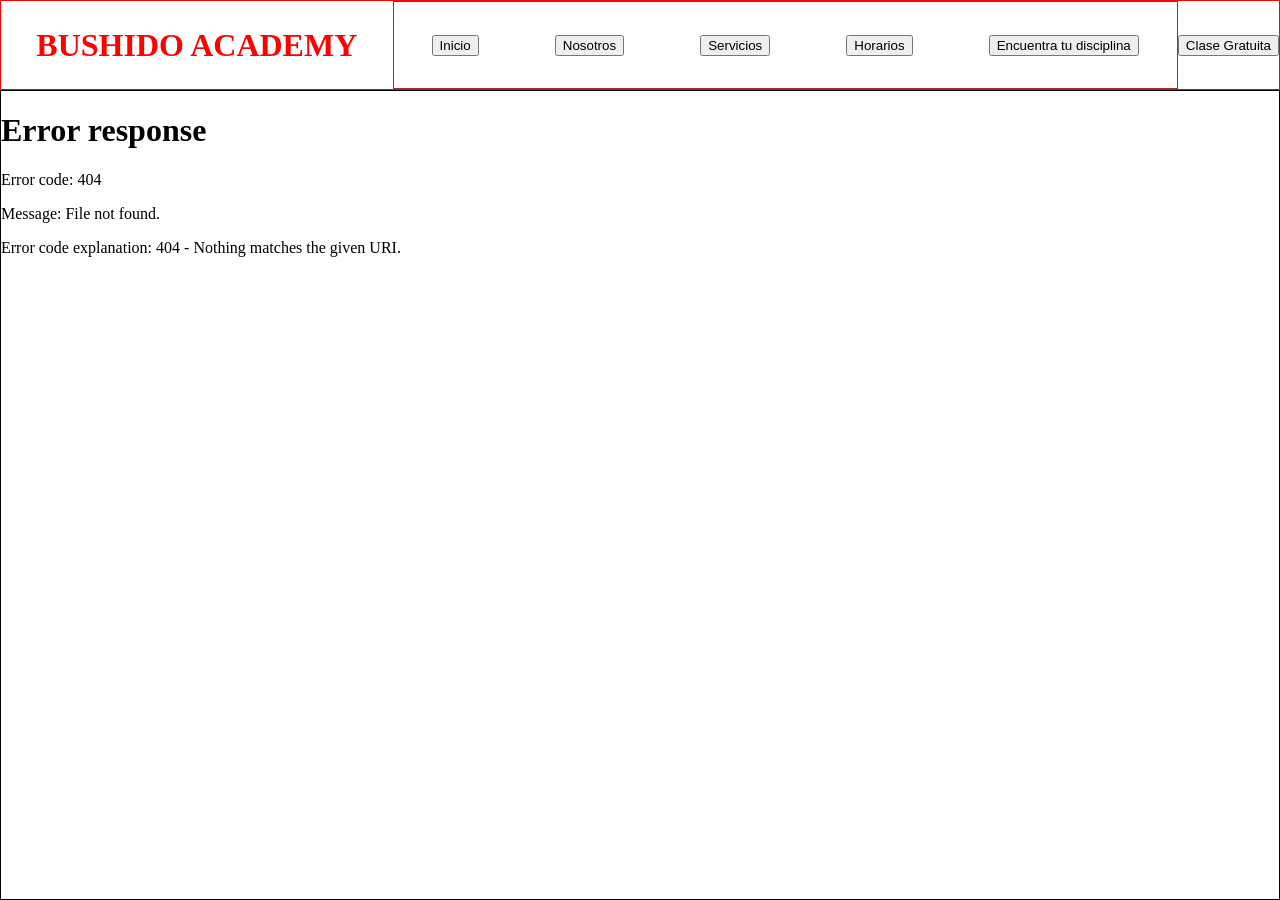
==== index.html @ 1eac83de "para mayor comodidad a la hora de estiliza con css se le añadio un div padre al boton de reserva de " ====
<!doctype html>
<html lang="en">
    <head>
        <meta charset="UTF-8" />
        <meta name="viewport" content="width=device-width, initial-scale=1.0" />
        <title>Bushido Academy</title>
        <link rel="stylesheet" href="./css/style.css" />
    </head>
    <body>
        <header class="encabezado">
            <h1>BUSHIDO ACADEMY</h1>

            <nav>
                <button class="inicio">Inicio</button>
                <button class="nosotros">Nosotros</button>
                <button class="servicios">Servicios</button>
                <button class="horarios">Horarios</button>
                <button class="test">Encuentra tu disciplina</button>
            </nav>

            <div class="gratis">
                <button>Clase Gratuita</button>
            </div>
        </header>

        <div id="contenido"></div>

        <script src="./js/index.js" type="module"></script>
    </body>
</html>
---- css/style.css ----
* {
    box-sizing: border-box;
}

body {
    margin: 0;
    padding: 0;
    min-height: 100vh;
}

.encabezado {
    display: flex;
    height: 10vh;
    border: 1px solid red;
    align-items: center;
}

.encabezado > h1 {
    flex: 1;
    color: red;
    text-align: center;
}

.encabezado > nav {
    display: flex;
    flex: 2;
    border: 1px solid brown;
    height: 100%;
    align-items: center;
    justify-content: space-around;
}

.encabezado > button {
    flex: 1;
    border: 1px solid black;
}

#contenido {
    border: 1px solid black;
    min-height: 90vh;
}
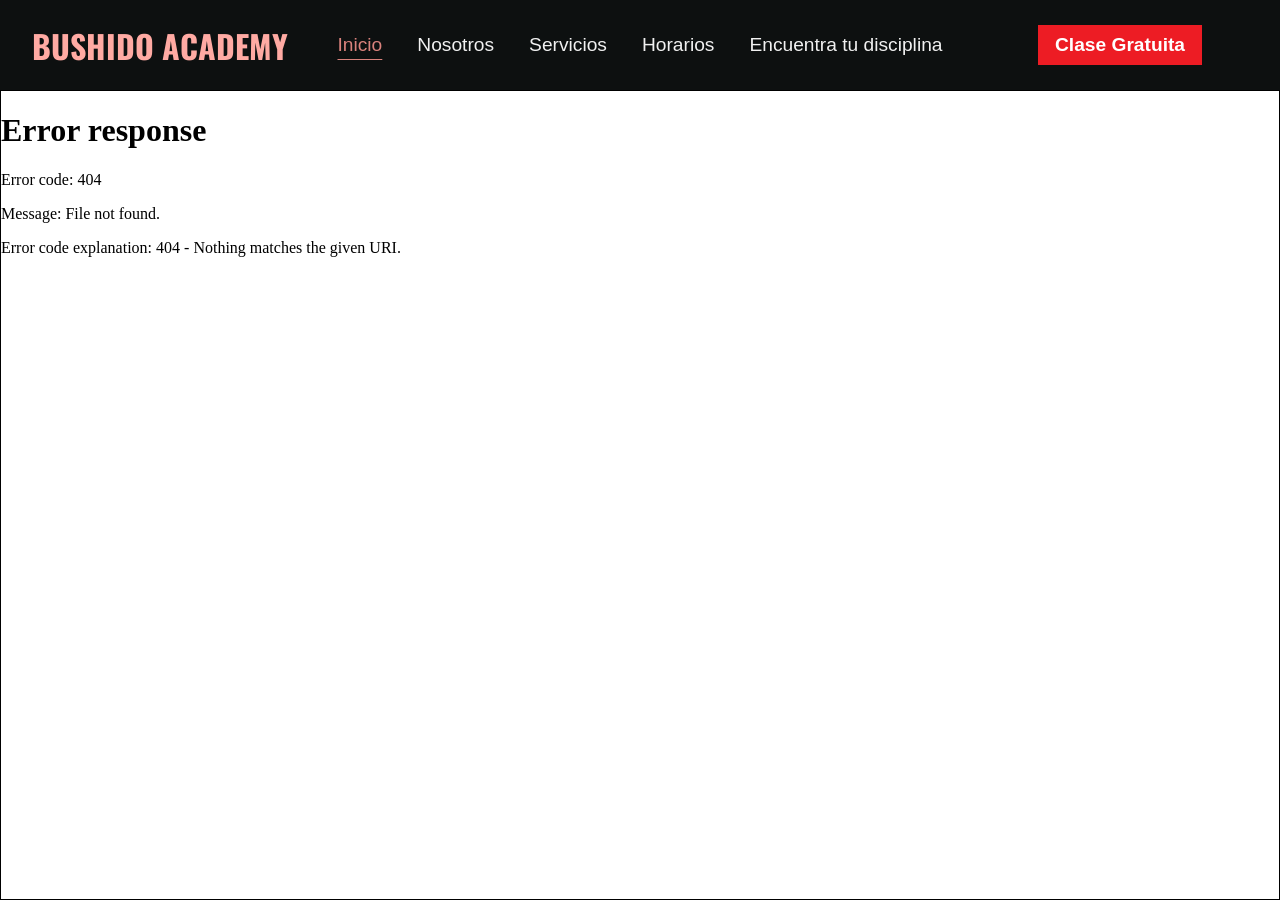
==== commit ffc97fc2: "se cargo el css de la seccion de inicio" ====
--- a/index.html
+++ b/index.html
@@ -5,13 +5,20 @@
         <meta name="viewport" content="width=device-width, initial-scale=1.0" />
         <title>Bushido Academy</title>
         <link rel="stylesheet" href="./css/style.css" />
+        <link rel="stylesheet" href="./css/inicio.css" />
+        <link rel="preconnect" href="https://fonts.googleapis.com" />
+        <link rel="preconnect" href="https://fonts.gstatic.com" crossorigin />
+        <link
+            href="https://fonts.googleapis.com/css2?family=Oswald:wght@200..700&display=swap"
+            rel="stylesheet"
+        />
     </head>
     <body>
         <header class="encabezado">
             <h1>BUSHIDO ACADEMY</h1>
 
             <nav>
-                <button class="inicio">Inicio</button>
+                <button class="inicio seleccionado">Inicio</button>
                 <button class="nosotros">Nosotros</button>
                 <button class="servicios">Servicios</button>
                 <button class="horarios">Horarios</button>
--- a/css/style.css
+++ b/css/style.css
@@ -1,3 +1,5 @@
+@import url(./colores.css);
+
 * {
     box-sizing: border-box;
 }
@@ -11,28 +13,74 @@
 .encabezado {
     display: flex;
     height: 10vh;
-    border: 1px solid red;
+    font-family: 'Oswald', sans-serif;
     align-items: center;
+    background-color: var(--black);
 }
 
 .encabezado > h1 {
     flex: 1;
-    color: red;
+    color: var(--salmon);
     text-align: center;
 }
 
 .encabezado > nav {
     display: flex;
     flex: 2;
-    border: 1px solid brown;
     height: 100%;
     align-items: center;
     justify-content: space-around;
 }
 
-.encabezado > button {
+.encabezado > nav button {
+    color: var(--white);
+    font-size: 1.2rem;
+    background-color: var(--black);
+    padding-top: 0.5rem;
+    padding-bottom: 0.5rem;
+    padding-inline: 0.8rem;
+    border: none;
+}
+.encabezado > nav button:hover {
+    cursor: pointer;
+    transform: scale(1.05);
+    background-color: var(--white-soft);
+    color: var(--salmon-dark);
+}
+
+.encabezado > nav button:focus {
+    outline: none;
+}
+
+.seleccionado {
+    color: var(--salmon-dark) !important;
+    text-decoration: underline;
+    text-underline-offset: 0.5rem;
+}
+
+.gratis {
     flex: 1;
-    border: 1px solid black;
+    display: flex;
+    align-items: center;
+    justify-content: center;
+}
+
+.gratis > button {
+    font-size: 1.2rem;
+    padding-top: 0.5rem;
+    padding-bottom: 0.5rem;
+    padding-inline: 1rem;
+    background-color: var(--red);
+    border: 1px solid var(--red);
+    color: white;
+    font-weight: 600;
+}
+
+.gratis > button:hover {
+    cursor: pointer;
+    background-color: var(--white);
+    color: var(--black);
+    border: 1px solid var(--white);
 }
 
 #contenido {
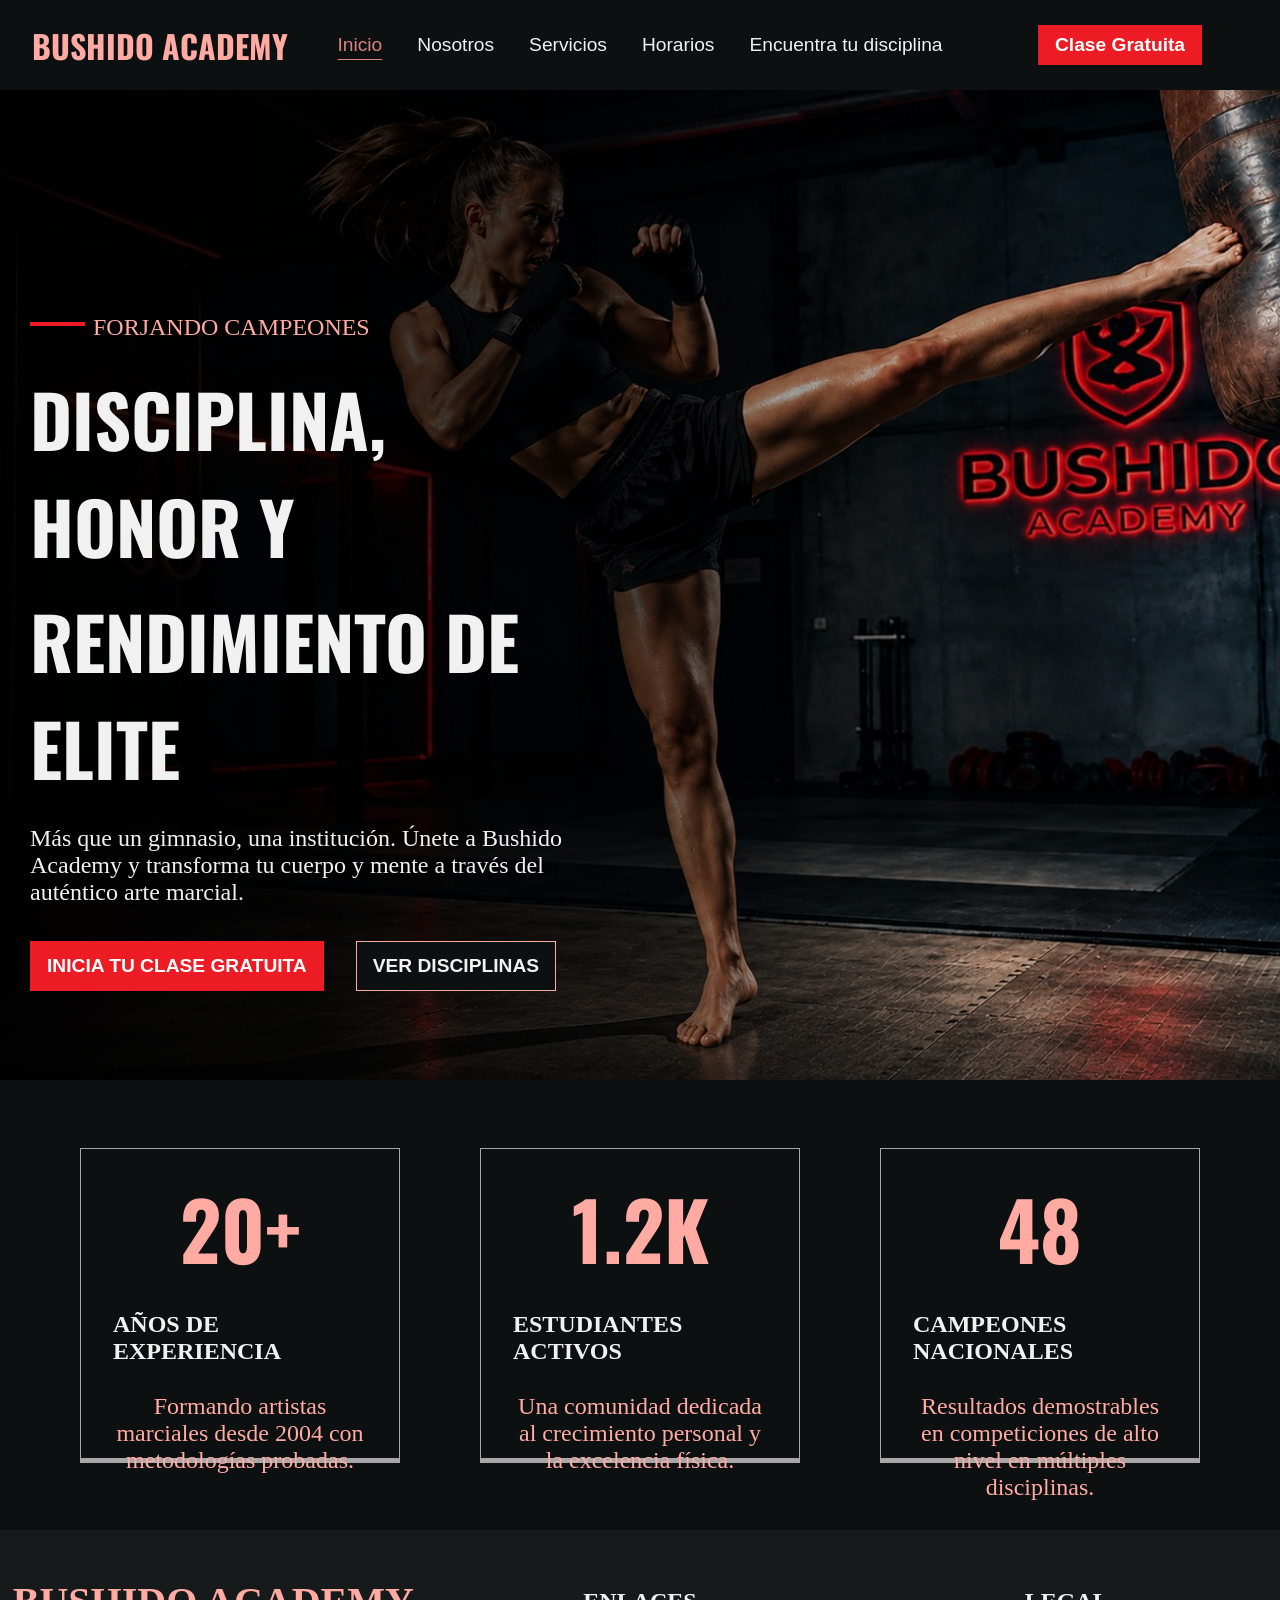
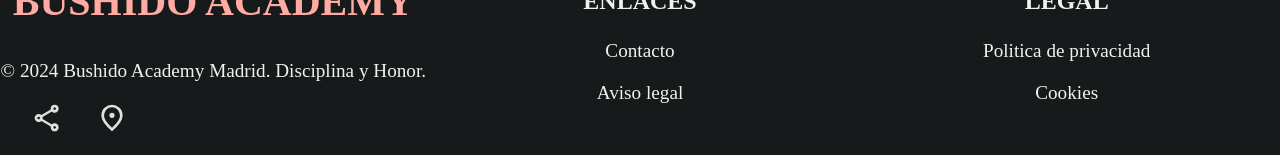
==== commit 11ef7050: "Se añadio y estilizo el pie de pagina" ====
--- a/index.html
+++ b/index.html
@@ -32,6 +32,27 @@
 
         <div id="contenido"></div>
 
+        <footer class="pie">
+            <div class="pie1">
+                <h1>BUSHIDO ACADEMY</h1>
+                <p>© 2024 Bushido Academy Madrid. Disciplina y Honor.</p>
+                <div>
+                    <img src="./assets/icon/share.svg" alt="share" />
+                    <img src="./assets/icon/location.svg" alt="share" />
+                </div>
+            </div>
+            <div class="pie2">
+                <h2>ENLACES</h2>
+                <p>Contacto</p>
+                <p>Aviso legal</p>
+            </div>
+            <div class="pie3">
+                <h2>LEGAL</h2>
+                <p>Politica de privacidad</p>
+                <p>Cookies</p>
+            </div>
+        </footer>
+
         <script src="./js/index.js" type="module"></script>
     </body>
 </html>
--- a/css/style.css
+++ b/css/style.css
@@ -8,14 +8,19 @@
     margin: 0;
     padding: 0;
     min-height: 100vh;
+    display: flex;
+    flex-direction: column;
 }
 
 .encabezado {
     display: flex;
     height: 10vh;
+    width: 100%;
     font-family: 'Oswald', sans-serif;
     align-items: center;
     background-color: var(--black);
+    position: fixed;
+    z-index: 1000;
 }
 
 .encabezado > h1 {
@@ -84,6 +89,92 @@
 }
 
 #contenido {
-    border: 1px solid black;
-    min-height: 90vh;
+    padding-top: 10vh;
+    flex: 1;
+    display: flex;
+    flex-direction: column;
 }
+
+.pie {
+    display: flex;
+    height: 25vh;
+    background-color: var(--dark);
+    align-items: center;
+    justify-content: center;
+}
+
+.pie1 {
+    flex: 1;
+    display: flex;
+    flex-direction: column;
+    color: var(--white);
+}
+
+.pie1 > div {
+    display: flex;
+    width: 30%;
+    justify-content: end;
+}
+
+.pie1 > h1 {
+    font-size: 2.5rem;
+    margin-bottom: 1rem;
+    color: var(--salmon);
+    text-align: center;
+}
+
+.pie1 > p {
+    font-size: 1.2rem;
+    text-align: center;
+}
+
+.pie1 > div {
+    display: flex;
+    align-items: start;
+    gap: 2rem;
+}
+
+.pie1 > div img {
+    filter: invert(1);
+    height: 2rem;
+}
+
+.pie2 {
+    flex: 1;
+    display: flex;
+    flex-direction: column;
+    color: var(--white);
+}
+
+.pie2 > h2 {
+    text-align: center;
+    margin-top: 1rem;
+    margin-bottom: 1rem;
+}
+
+.pie2 p {
+    text-align: center;
+    font-size: 1.2rem;
+    margin-top: 0.6rem;
+    margin-bottom: 0.6rem;
+}
+
+.pie3 {
+    flex: 1;
+    display: flex;
+    flex-direction: column;
+    color: var(--white);
+}
+
+.pie3 > h2 {
+    text-align: center;
+    margin-top: 1rem;
+    margin-bottom: 1rem;
+}
+
+.pie3 p {
+    text-align: center;
+    font-size: 1.2rem;
+    margin-top: 0.6rem;
+    margin-bottom: 0.6rem;
+}
--- a/css/inicio.css
+++ b/css/inicio.css
@@ -0,0 +1,134 @@
+@import url(./colores.css);
+
+.inicio1 {
+    height: 110vh;
+    width: 100%;
+    background-image:
+        linear-gradient(
+            to left,
+            rgba(0, 0, 0, 0.1) 0%,
+            rgba(0, 0, 0, 0.3) 40%,
+            rgba(0, 0, 0, 0.7) 75%,
+            rgba(0, 0, 0, 0.95) 100%
+        ),
+        url('../assets/img/Imagen_Inicio.jpeg');
+    background-size: cover;
+    background-position: center;
+    background-repeat: no-repeat;
+}
+
+.contenido-inicio {
+    transform: translate(30px, 200px);
+    width: 45%;
+}
+
+.etiqueta {
+    display: flex;
+    align-items: center;
+    gap: 0.5rem;
+}
+
+.linea {
+    width: 55px;
+    height: 4px;
+    background-color: var(--red);
+    display: block;
+}
+
+.etiqueta > p {
+    color: var(--salmon);
+    font-size: 1.5rem;
+    margin-bottom: 1rem;
+}
+
+.contenido-inicio h1 {
+    color: var(--white);
+    font-family: 'Oswald', sans-serif;
+    font-size: 4.5rem;
+    margin-top: 0.5rem;
+    margin-bottom: 0.5rem;
+}
+
+.mantra {
+    color: var(--white);
+    font-size: 1.5rem;
+}
+
+.ir {
+    display: flex;
+    height: 4.5rem;
+    align-items: center;
+    gap: 2rem;
+}
+
+.principal {
+    font-size: 1.2rem;
+    padding-top: 0.8rem;
+    padding-bottom: 0.8rem;
+    padding-inline: 1rem;
+    background-color: var(--red);
+    border: 1px solid var(--red);
+    color: white;
+    font-weight: 600;
+}
+
+.secundario {
+    font-size: 1.2rem;
+    padding-top: 0.8rem;
+    padding-bottom: 0.8rem;
+    padding-inline: 1rem;
+    font-weight: 600;
+    background-color: var(--black);
+    color: var(--white);
+    border: 1px solid var(--salmon);
+}
+
+.inicio2 {
+    display: flex;
+    background-color: var(--black);
+    height: 50vh;
+    align-items: center;
+    justify-content: space-evenly;
+}
+
+.card-inicio {
+    display: flex;
+    flex-direction: column;
+    border: 1px solid white;
+    align-items: center;
+    width: 25%;
+    height: 70%;
+    padding-inline: 2rem;
+    border-top: 1.5px solid var(--gray);
+    border-left: 1.5px solid var(--gray);
+    border-right: 1.5px solid var(--gray);
+    border-bottom: 5px solid var(--gray);
+}
+
+.card-inicio:hover {
+    border-top: 1.5px solid var(--salmon);
+    border-left: 1.5px solid var(--salmon);
+    border-right: 1.5px solid var(--salmon);
+    border-bottom: 5px solid var(--salmon);
+}
+
+.card-inicio > h1 {
+    color: var(--salmon);
+    font-family: 'Oswald', sans-serif;
+    font-size: 5rem;
+    margin-top: 1.3rem;
+    margin-bottom: 0.5rem;
+}
+
+.card-inicio > h2 {
+    color: var(--white);
+    margin-top: 1rem;
+}
+
+.card-inicio > p {
+    color: var(--salmon);
+    text-align: center;
+    font-size: 1.5rem;
+    margin-bottom: 2rem;
+    margin-top: 0.5rem;
+}
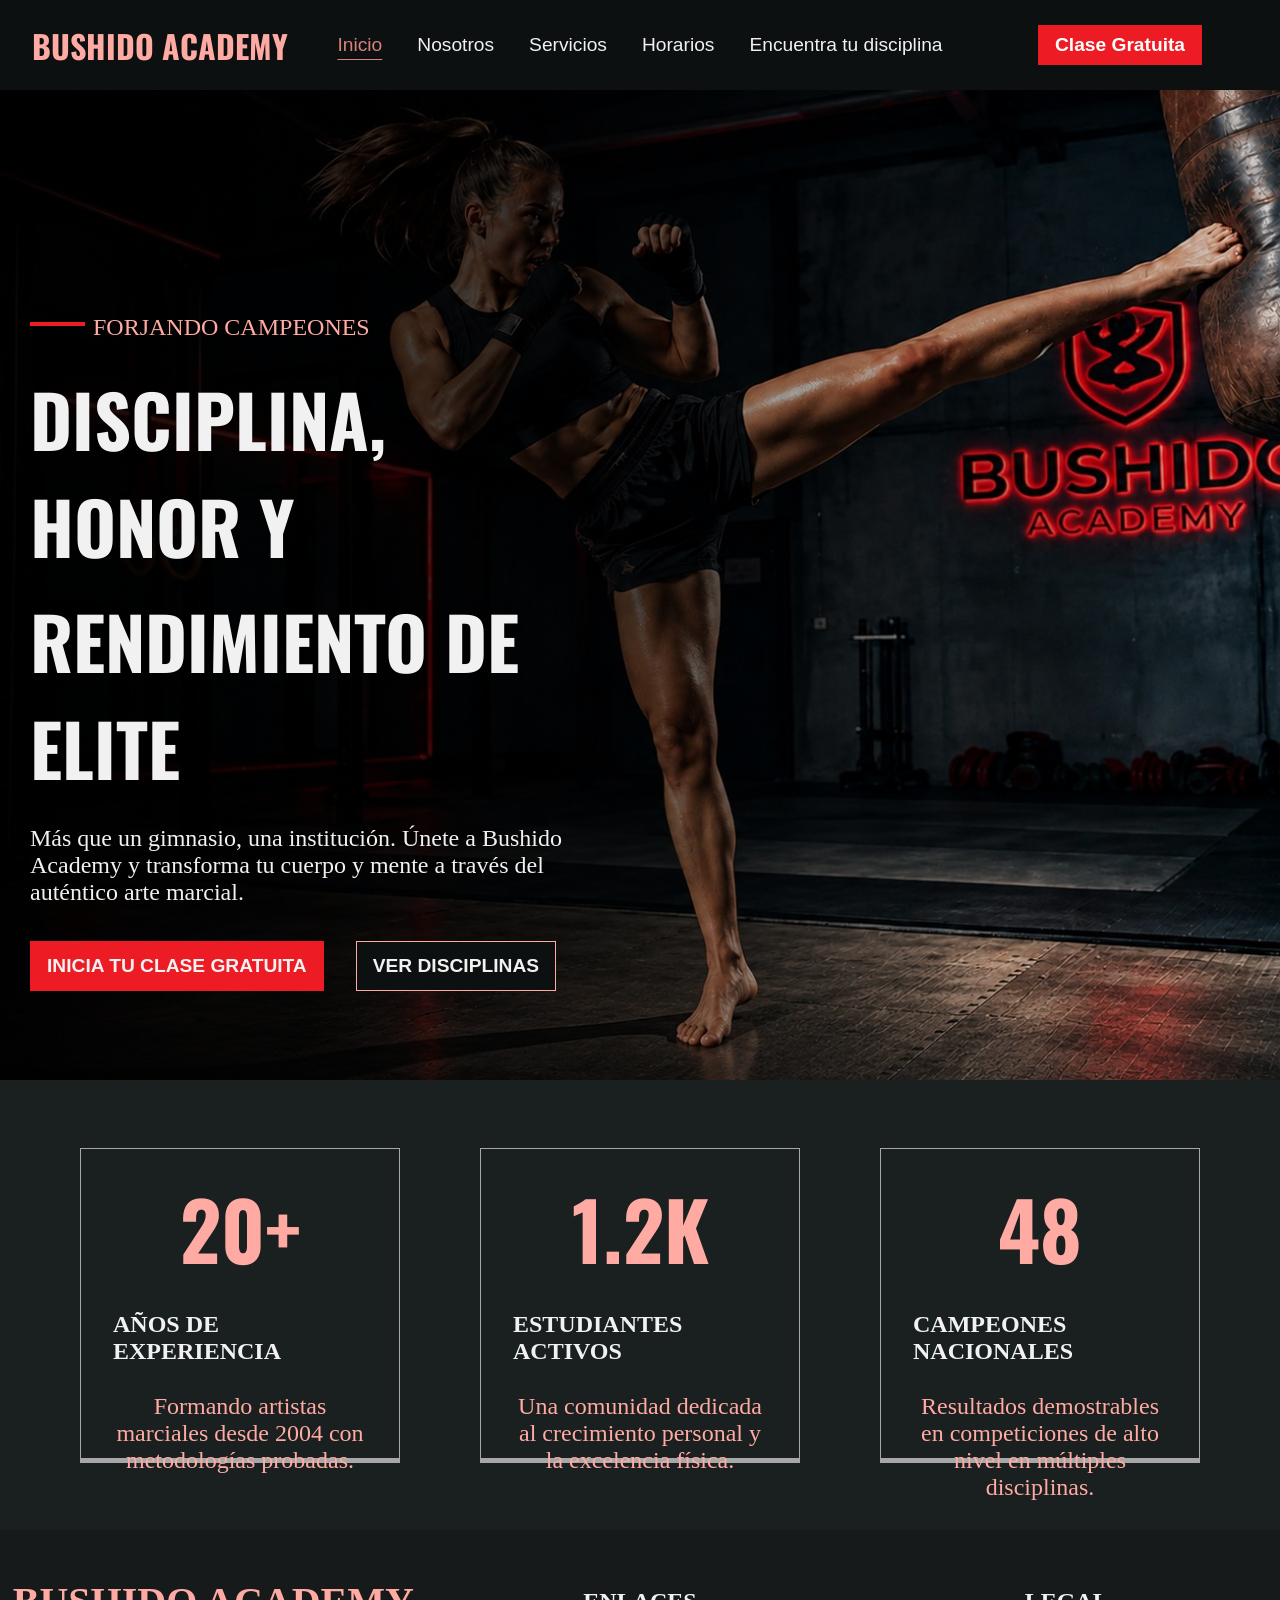
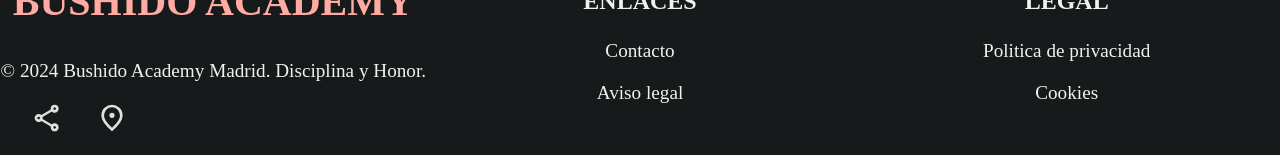
==== commit d0e3ab0d: "Se carga el css de la seccion nosotros y servicios" ====
--- a/index.html
+++ b/index.html
@@ -6,6 +6,8 @@
         <title>Bushido Academy</title>
         <link rel="stylesheet" href="./css/style.css" />
         <link rel="stylesheet" href="./css/inicio.css" />
+        <link rel="stylesheet" href="./css/nosotros.css" />
+        <link rel="stylesheet" href="./css/servicios.css" />
         <link rel="preconnect" href="https://fonts.googleapis.com" />
         <link rel="preconnect" href="https://fonts.gstatic.com" crossorigin />
         <link
--- a/css/inicio.css
+++ b/css/inicio.css
@@ -68,7 +68,7 @@
     padding-inline: 1rem;
     background-color: var(--red);
     border: 1px solid var(--red);
-    color: white;
+    color: var(--white);
     font-weight: 600;
 }
 
@@ -85,7 +85,7 @@
 
 .inicio2 {
     display: flex;
-    background-color: var(--black);
+    background-color: var(--black-soft);
     height: 50vh;
     align-items: center;
     justify-content: space-evenly;
--- a/css/nosotros.css
+++ b/css/nosotros.css
@@ -0,0 +1,212 @@
+@import url(./colores.css);
+
+.nosotros1 {
+    height: 90vh;
+    display: flex;
+    background-image:
+        linear-gradient(
+            to bottom,
+            rgba(0, 0, 0, 0.1) 0%,
+            rgba(0, 0, 0, 0.3) 40%,
+            rgba(0, 0, 0, 0.7) 75%,
+            rgba(0, 0, 0, 0.95) 100%
+        ),
+        url('../assets/img/Disciplina.png');
+    flex-direction: column;
+    align-items: center;
+    justify-content: center;
+}
+
+.nosotros1 > h1 {
+    color: var(--salmon);
+    font-family: 'Oswald', sans-serif;
+    font-size: 6rem;
+    margin-top: 1rem;
+    margin-bottom: 1.8rem;
+}
+
+.nosotros1 p {
+    color: var(--salmon);
+    font-size: 2.2rem;
+    margin-top: 0.5rem;
+    margin-bottom: 0;
+}
+
+.nosotros2 {
+    display: flex;
+    height: 55vh;
+    width: 100%;
+    background-color: var(--black);
+}
+
+.historia {
+    display: flex;
+    flex-direction: column;
+    width: 50%;
+    padding-inline: 2%;
+    justify-content: center;
+}
+
+.historia > section {
+    display: flex;
+    align-items: center;
+    gap: 1rem;
+}
+
+.historia > section > span {
+    width: 5px;
+    height: 40px;
+    background-color: var(--salmon);
+    display: block;
+}
+
+.historia > section > h1 {
+    color: var(--white);
+    font-family: 'Oswald', sans-serif;
+    font-size: 2.5rem;
+    margin-top: 0rem;
+    margin-bottom: 0.5rem;
+}
+
+.historia > p {
+    color: var(--salmon-dark);
+    font-size: 1.3rem;
+    text-align: justify;
+    margin-top: 1rem;
+}
+
+.imagen_seccion2 {
+    display: flex;
+    align-items: center;
+    justify-content: center;
+    width: 50%;
+}
+
+.imagen_seccion2 > img {
+    height: 80%;
+    width: auto;
+    border: 0.5rem solid var(--dark-light);
+}
+
+.nosotros3 {
+    width: 100%;
+    min-height: 18rem;
+    background-color: var(--black-soft);
+    display: flex;
+    align-items: center;
+    justify-content: center;
+}
+
+.nosotros3 > div {
+    flex: 1;
+    display: flex;
+    flex-direction: column;
+    align-items: center;
+    justify-content: center;
+}
+
+.nosotros3 > div > h1 {
+    color: var(--salmon);
+    font-size: 4rem;
+    font-family: 'Oswald', sans-serif;
+    margin-top: 0.5rem;
+    margin-bottom: 0.5rem;
+}
+
+.nosotros3 > div > p {
+    color: var(--white);
+    font-size: 1rem;
+}
+
+.nosotros4 {
+    display: flex;
+    padding-inline: 4rem;
+    gap: 2.3rem;
+    height: 40vh;
+    align-items: center;
+    background-color: var(--dark);
+}
+
+.mision {
+    display: flex;
+    height: 60%;
+    flex-direction: column;
+    justify-content: center;
+    padding-inline: 3rem;
+    overflow: hidden;
+    position: relative;
+    background-color: var(--dark-light);
+    border: 1px solid transparent;
+}
+
+.mision > img {
+    width: 7rem;
+    position: absolute;
+    z-index: 1;
+    opacity: 0.25;
+    top: 25px;
+    right: 30px;
+}
+
+.mision:hover {
+    border: 1px solid var(--salmon-light);
+}
+
+.mision:hover > img {
+    opacity: 0.5;
+}
+
+.mision:hover > h1 {
+    color: var(--salmon);
+}
+
+.vision {
+    display: flex;
+    height: 60%;
+    flex-direction: column;
+    justify-content: center;
+    padding-inline: 3rem;
+    overflow: hidden;
+    position: relative;
+    background-color: var(--dark-light);
+    border: 1px solid transparent;
+}
+
+.vision > img {
+    width: 7rem;
+    position: absolute;
+    z-index: 1;
+    opacity: 0.25;
+    top: 25px;
+    right: 30px;
+}
+
+.vision:hover {
+    border: 1px solid var(--salmon-light);
+}
+
+.vision:hover > img {
+    opacity: 0.5;
+}
+
+.vision:hover > h1 {
+    color: var(--salmon);
+}
+
+.mision > h1,
+.vision > h1 {
+    margin-top: 0.5rem;
+    margin-bottom: 0.5rem;
+    font-family: 'Oswald', sans-serif;
+    z-index: 2;
+    color: white;
+}
+
+.mision > p,
+.vision > p {
+    text-align: justify;
+    z-index: 2;
+    font-size: 1.3rem;
+    margin-top: 0.5rem;
+    color: white;
+}
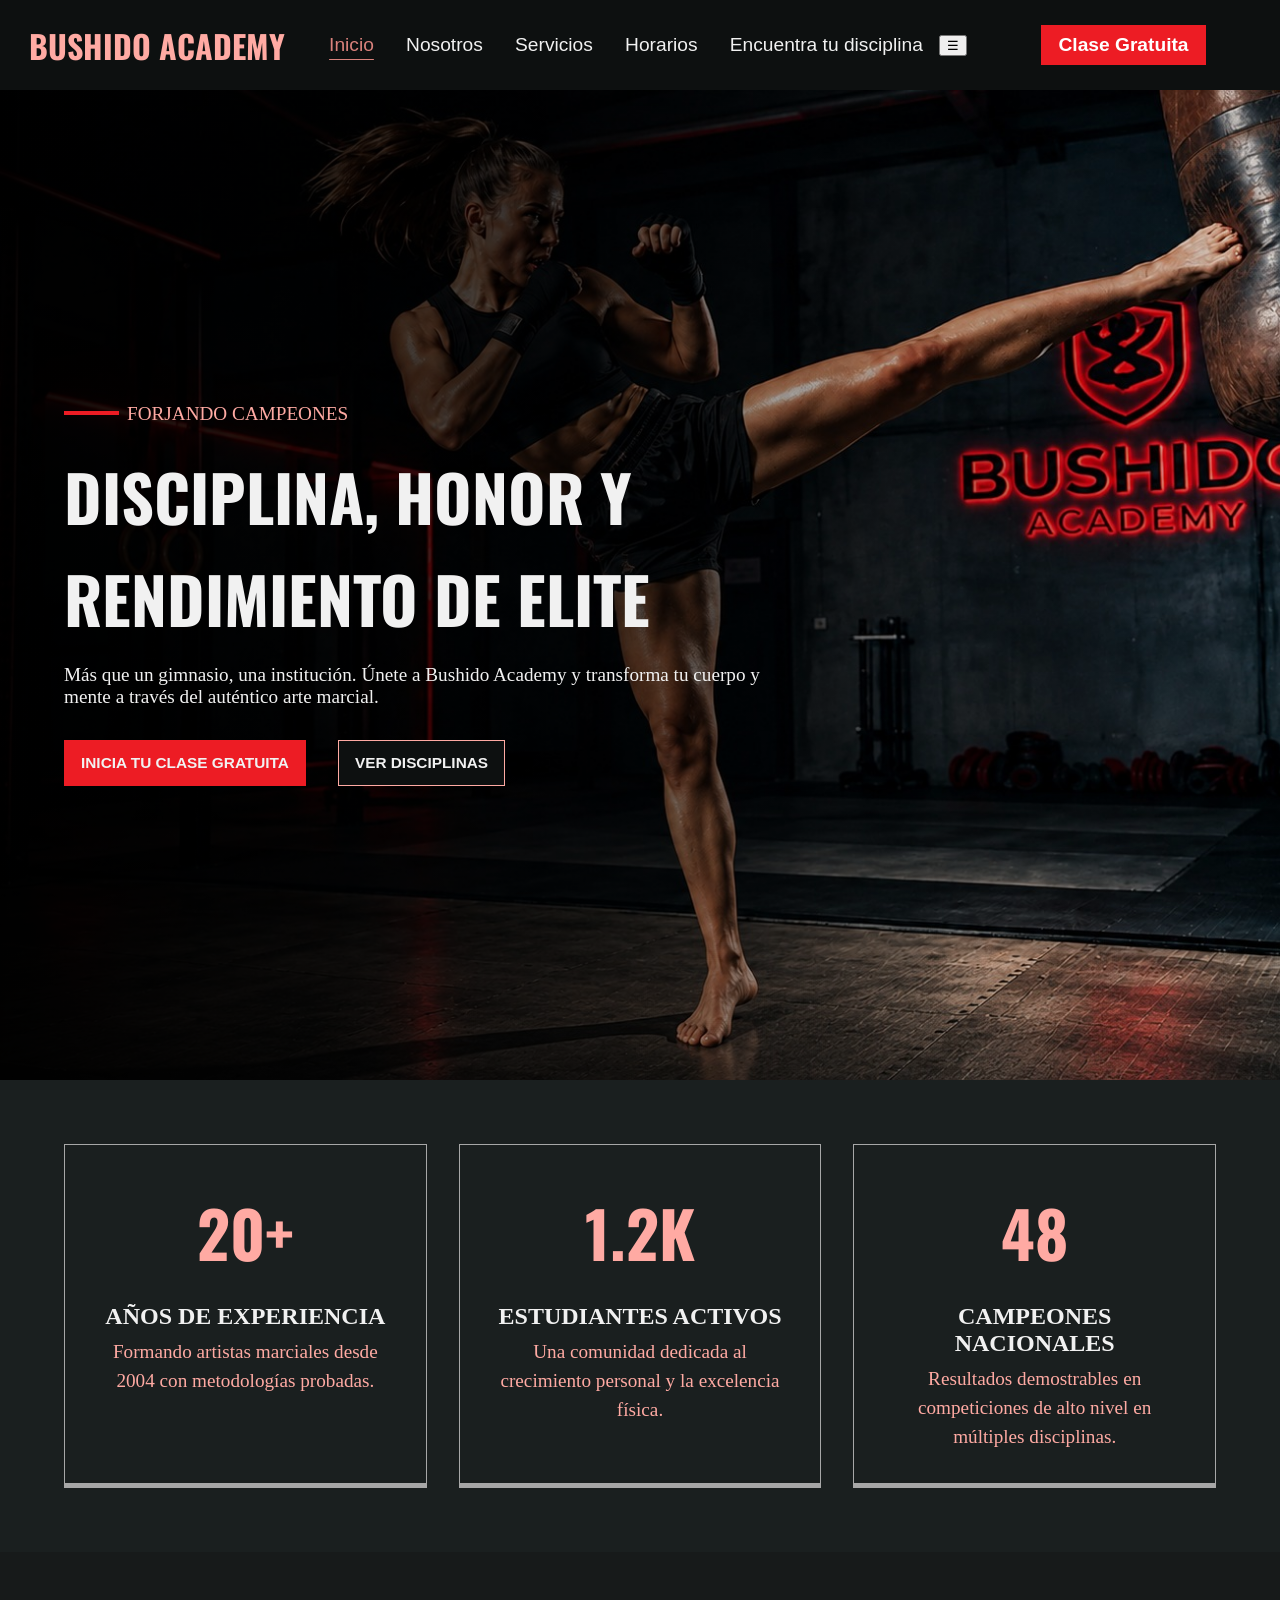
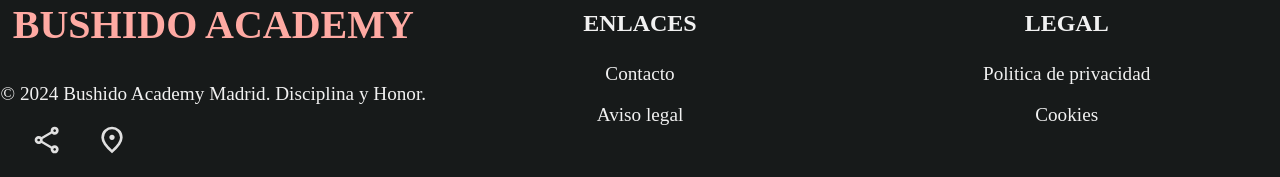
==== commit 855706f0: "Se añadio el boton para el menu de hamburguesa" ====
--- a/index.html
+++ b/index.html
@@ -8,6 +8,7 @@
         <link rel="stylesheet" href="./css/inicio.css" />
         <link rel="stylesheet" href="./css/nosotros.css" />
         <link rel="stylesheet" href="./css/servicios.css" />
+        <link rel="stylesheet" href="./css/horarios.css" />
         <link rel="preconnect" href="https://fonts.googleapis.com" />
         <link rel="preconnect" href="https://fonts.gstatic.com" crossorigin />
         <link
@@ -26,6 +27,8 @@
                 <button class="horarios">Horarios</button>
                 <button class="test">Encuentra tu disciplina</button>
             </nav>
+
+            <button class="menu-hamburguesa" aria-label="Abrir menú">☰</button>
 
             <div class="gratis">
                 <button>Clase Gratuita</button>
--- a/css/inicio.css
+++ b/css/inicio.css
@@ -1,8 +1,12 @@
 @import url(./colores.css);
 
 .inicio1 {
-    height: 110vh;
+    min-height: 110vh;
     width: 100%;
+    display: flex;
+    align-items: center;
+    padding: 4rem 5%;
+    box-sizing: border-box;
     background-image:
         linear-gradient(
             to left,
@@ -18,8 +22,7 @@
 }
 
 .contenido-inicio {
-    transform: translate(30px, 200px);
-    width: 45%;
+    width: min(45rem, 100%);
 }
 
 .etiqueta {
@@ -32,52 +35,51 @@
     width: 55px;
     height: 4px;
     background-color: var(--red);
-    display: block;
 }
 
 .etiqueta > p {
     color: var(--salmon);
-    font-size: 1.5rem;
+    font-size: clamp(1rem, 1.5vw, 1.5rem);
     margin-bottom: 1rem;
 }
 
 .contenido-inicio h1 {
     color: var(--white);
     font-family: 'Oswald', sans-serif;
-    font-size: 4.5rem;
+    font-size: clamp(2.5rem, 5vw, 4.5rem);
     margin-top: 0.5rem;
-    margin-bottom: 0.5rem;
+    margin-bottom: 0;
 }
 
 .mantra {
     color: var(--white);
-    font-size: 1.5rem;
+    font-size: clamp(1rem, 1.5vw, 1.5rem);
+    max-width: 55rem;
 }
 
 .ir {
     display: flex;
-    height: 4.5rem;
-    align-items: center;
+    align-items: center;
+    flex-wrap: wrap;
     gap: 2rem;
+    margin-top: 2rem;
+}
+
+.principal,
+.secundario {
+    font-size: clamp(0.9rem, 1.2vw, 1.2rem);
+    padding: 0.8rem 1rem;
+    font-weight: 600;
+    box-sizing: border-box;
 }
 
 .principal {
-    font-size: 1.2rem;
-    padding-top: 0.8rem;
-    padding-bottom: 0.8rem;
-    padding-inline: 1rem;
     background-color: var(--red);
     border: 1px solid var(--red);
     color: var(--white);
-    font-weight: 600;
 }
 
 .secundario {
-    font-size: 1.2rem;
-    padding-top: 0.8rem;
-    padding-bottom: 0.8rem;
-    padding-inline: 1rem;
-    font-weight: 600;
     background-color: var(--black);
     color: var(--white);
     border: 1px solid var(--salmon);
@@ -86,19 +88,24 @@
 .inicio2 {
     display: flex;
     background-color: var(--black-soft);
-    height: 50vh;
-    align-items: center;
-    justify-content: space-evenly;
+    align-items: stretch;
+    justify-content: center;
+    gap: 2rem;
+    padding: 4rem 5%;
+    box-sizing: border-box;
 }
 
 .card-inicio {
     display: flex;
     flex-direction: column;
-    border: 1px solid white;
-    align-items: center;
-    width: 25%;
-    height: 70%;
-    padding-inline: 2rem;
+    align-items: center;
+    flex-grow: 1;
+    flex-shrink: 1;
+    flex-basis: 0;
+    max-width: 25rem;
+    min-height: 20rem;
+    padding: 2rem;
+    box-sizing: border-box;
     border-top: 1.5px solid var(--gray);
     border-left: 1.5px solid var(--gray);
     border-right: 1.5px solid var(--gray);
@@ -115,20 +122,104 @@
 .card-inicio > h1 {
     color: var(--salmon);
     font-family: 'Oswald', sans-serif;
-    font-size: 5rem;
-    margin-top: 1.3rem;
+    font-size: clamp(3rem, 5vw, 5rem);
+    margin: 0.5rem 0;
+}
+
+.card-inicio > h2 {
+    color: var(--white);
+    text-align: center;
+    margin-top: 1rem;
+    margin-right: 0;
     margin-bottom: 0.5rem;
-}
-
-.card-inicio > h2 {
-    color: var(--white);
-    margin-top: 1rem;
+    margin-left: 0;
 }
 
 .card-inicio > p {
     color: var(--salmon);
     text-align: center;
-    font-size: 1.5rem;
-    margin-bottom: 2rem;
-    margin-top: 0.5rem;
-}
+    font-size: clamp(1rem, 1.5vw, 1.5rem);
+    line-height: 1.5;
+    margin: 0;
+}
+
+@media (max-width: 900px) {
+    .inicio1 {
+        padding: 4rem 3rem;
+    }
+    .contenido-inicio {
+        width: 65%;
+    }
+
+    .contenido-inicio h1 {
+        font-size: clamp(2.5rem, 6vw, 4rem);
+    }
+
+    .inicio2 {
+        flex-wrap: wrap;
+        padding: 3rem;
+    }
+
+    .card-inicio {
+        flex: 1 1 40%;
+        max-width: none;
+    }
+}
+
+@media (max-width: 600px) {
+    .inicio1 {
+        min-height: auto;
+        padding: 6rem 1.5rem;
+    }
+
+    .contenido-inicio {
+        width: 100%;
+    }
+
+    .etiqueta {
+        gap: 0.5rem;
+    }
+
+    .linea {
+        width: 35px;
+        height: 3px;
+    }
+
+    .etiqueta > p {
+        font-size: 1rem;
+        margin: 1rem 0;
+    }
+
+    .contenido-inicio h1 {
+        font-size: clamp(2.2rem, 11vw, 3.5rem);
+        line-height: 1.05;
+    }
+
+    .mantra {
+        font-size: 1.2rem;
+        line-height: 1.5;
+    }
+
+    .ir {
+        flex-direction: column;
+        align-items: stretch;
+        gap: 1rem;
+        margin-top: 2rem;
+    }
+
+    .inicio2 {
+        flex-direction: column;
+        align-items: center;
+        padding: 3rem 1.5rem;
+        gap: 1.5rem;
+    }
+
+    .card-inicio {
+        max-width: 30rem;
+        padding: 2rem 1.5rem;
+    }
+
+    .card-inicio > h1 {
+        font-size: 4rem;
+    }
+}
--- a/css/servicios.css
+++ b/css/servicios.css
@@ -0,0 +1,256 @@
+@import url(./colores.css);
+
+.servicios1 {
+    width: 100%;
+    height: 30vh;
+    display: flex;
+    align-items: center;
+    padding-inline: 3rem;
+    background-color: var(--black);
+}
+
+.servicios1 > div {
+    width: 50%;
+    display: flex;
+    flex-direction: column;
+}
+
+.servicios1 > div > h1 {
+    font-family: 'Oswald', sans-serif;
+    font-size: 3rem;
+    margin-top: 0.5rem;
+    margin-bottom: 0.5rem;
+    color: var(--white);
+}
+
+.titulo3-rojo {
+    color: var(--red);
+}
+
+.especialidad {
+    display: flex;
+    align-items: center;
+    gap: 0.5rem;
+}
+
+.especialidad > span {
+    width: 0.5rem;
+    height: 4.5rem;
+    background-color: var(--red);
+}
+
+.especialidad > p {
+    font-size: 1.4rem;
+    color: var(--white);
+    text-align: justify;
+}
+
+.servicios2 {
+    display: grid;
+    grid-template-columns: repeat(3, 1fr);
+    gap: 2rem;
+    padding-inline: 3.5rem;
+    padding-top: 4rem;
+    padding-bottom: 4rem;
+    background-color: var(--black);
+}
+
+.carta-disciplina {
+    border: 1px solid brown;
+    display: flex;
+    flex-direction: column;
+    align-items: center;
+    background-color: var(--dark);
+    border: 2px solid transparent;
+    transition: border 0.5s ease;
+    border-radius: 1rem;
+    overflow: hidden;
+    padding-bottom: 0;
+    position: relative;
+}
+
+.carta-disciplina:hover {
+    border-top: 2px solid var(--red);
+    border-left: 2px solid var(--red);
+    border-right: 2px solid var(--red);
+    border-bottom: 2px solid var(--red);
+}
+
+.carta-disciplina:hover > div > img {
+    transform: scale(1.1);
+    filter: brightness(1.5);
+}
+
+.disciplina-img {
+    overflow: hidden;
+    width: 100%;
+}
+
+.disciplina-img > img {
+    width: 100%;
+    display: block;
+    transition: transform 0.5s;
+}
+
+.disciplina_info {
+    display: flex;
+    flex-direction: column;
+    align-items: center;
+    padding-inline: 1.5rem;
+    height: 20rem;
+    margin-bottom: 1.5rem;
+}
+
+.disciplina_info > h1 {
+    color: var(--white);
+    margin-top: 1.5rem;
+    margin-bottom: 0.5rem;
+}
+
+.disciplina_info > p {
+    color: var(--white);
+    font-size: 1.25rem;
+    text-align: justify;
+    flex: 1;
+}
+
+.disciplina_info > button {
+    border: 2px solid var(--red);
+    width: 75%;
+
+    background-color: transparent;
+    color: var(--white);
+    font-size: 1.1rem;
+    font-weight: bold;
+    padding-top: 1rem;
+    padding-bottom: 1rem;
+    transition: background-color 0.5s ease;
+}
+
+.disciplina_info > button:hover {
+    cursor: pointer;
+    background-color: var(--red);
+}
+
+.disciplina_beneficio {
+    width: 100%;
+    display: flex;
+    justify-content: center;
+    align-items: center;
+    gap: 1rem;
+    margin-bottom: 1rem;
+}
+
+.disciplina_beneficio > img {
+    height: 2.2rem;
+}
+
+.disciplina_beneficio > p {
+    color: var(--white);
+    font-size: 1.2rem;
+    font-weight: bold;
+}
+
+.borde_animado {
+    position: absolute;
+    bottom: -2px;
+    margin-top: 1rem;
+    margin-bottom: 0;
+    margin-inline: 0;
+    height: 0.4rem;
+    width: 100%;
+    background: var(--red);
+    transform: scaleX(0);
+    transform-origin: left;
+    transition: transform 0.4s ease;
+}
+
+.carta-disciplina:hover .borde_animado {
+    transform: scaleX(1);
+}
+
+.servicios3 {
+    height: 40vh;
+    display: flex;
+    align-items: center;
+    justify-content: center;
+    background-color: var(--dark);
+}
+
+.etiqueta-clase {
+    height: 60%;
+    width: 80%;
+    display: flex;
+    background-color: var(--red);
+    border-radius: 1rem;
+}
+
+.etiqueta-part1 {
+    flex: 2;
+    display: flex;
+    flex-direction: column;
+    align-items: center;
+    justify-content: center;
+    padding-inline: 3rem;
+    padding-top: 2.5rem;
+    padding-bottom: 2.5rem;
+}
+
+.etiqueta-part1 > h1 {
+    align-self: flex-start;
+    font-family: 'Oswald', sans-serif;
+    color: var(--white);
+    margin-top: 0.5rem;
+    margin-bottom: 0.5rem;
+    font-size: 2.5rem;
+}
+
+.etiqueta-part1 > p {
+    color: var(--white);
+    font-size: 1.4rem;
+    text-align: justify;
+}
+
+.etiqueta-part2 {
+    flex: 1;
+    display: flex;
+    align-items: center;
+    justify-content: center;
+}
+
+.etiqueta-part2 > button {
+    display: flex;
+    align-items: center;
+    justify-content: space-evenly;
+    border: 1px solid var(--white);
+    background-color: var(--white);
+    border-radius: 5px;
+    width: 60%;
+    height: 30%;
+    transition: background-color 0.3s ease;
+}
+
+.etiqueta-part2 > button:hover {
+    cursor: pointer;
+    border-color: var(--dark);
+    background-color: var(--dark);
+}
+
+.etiqueta-part2 > button:hover > p {
+    color: var(--white);
+}
+
+.etiqueta-part2 > button:hover > img {
+    filter: brightness(0) invert(1);
+}
+
+.etiqueta-part2 > button > p {
+    color: var(--red);
+    font-family: 'Oswald', sans-serif;
+    font-size: 1.4rem;
+    font-weight: bold;
+}
+
+.etiqueta-part2 > button > img {
+    height: 2.5rem;
+}
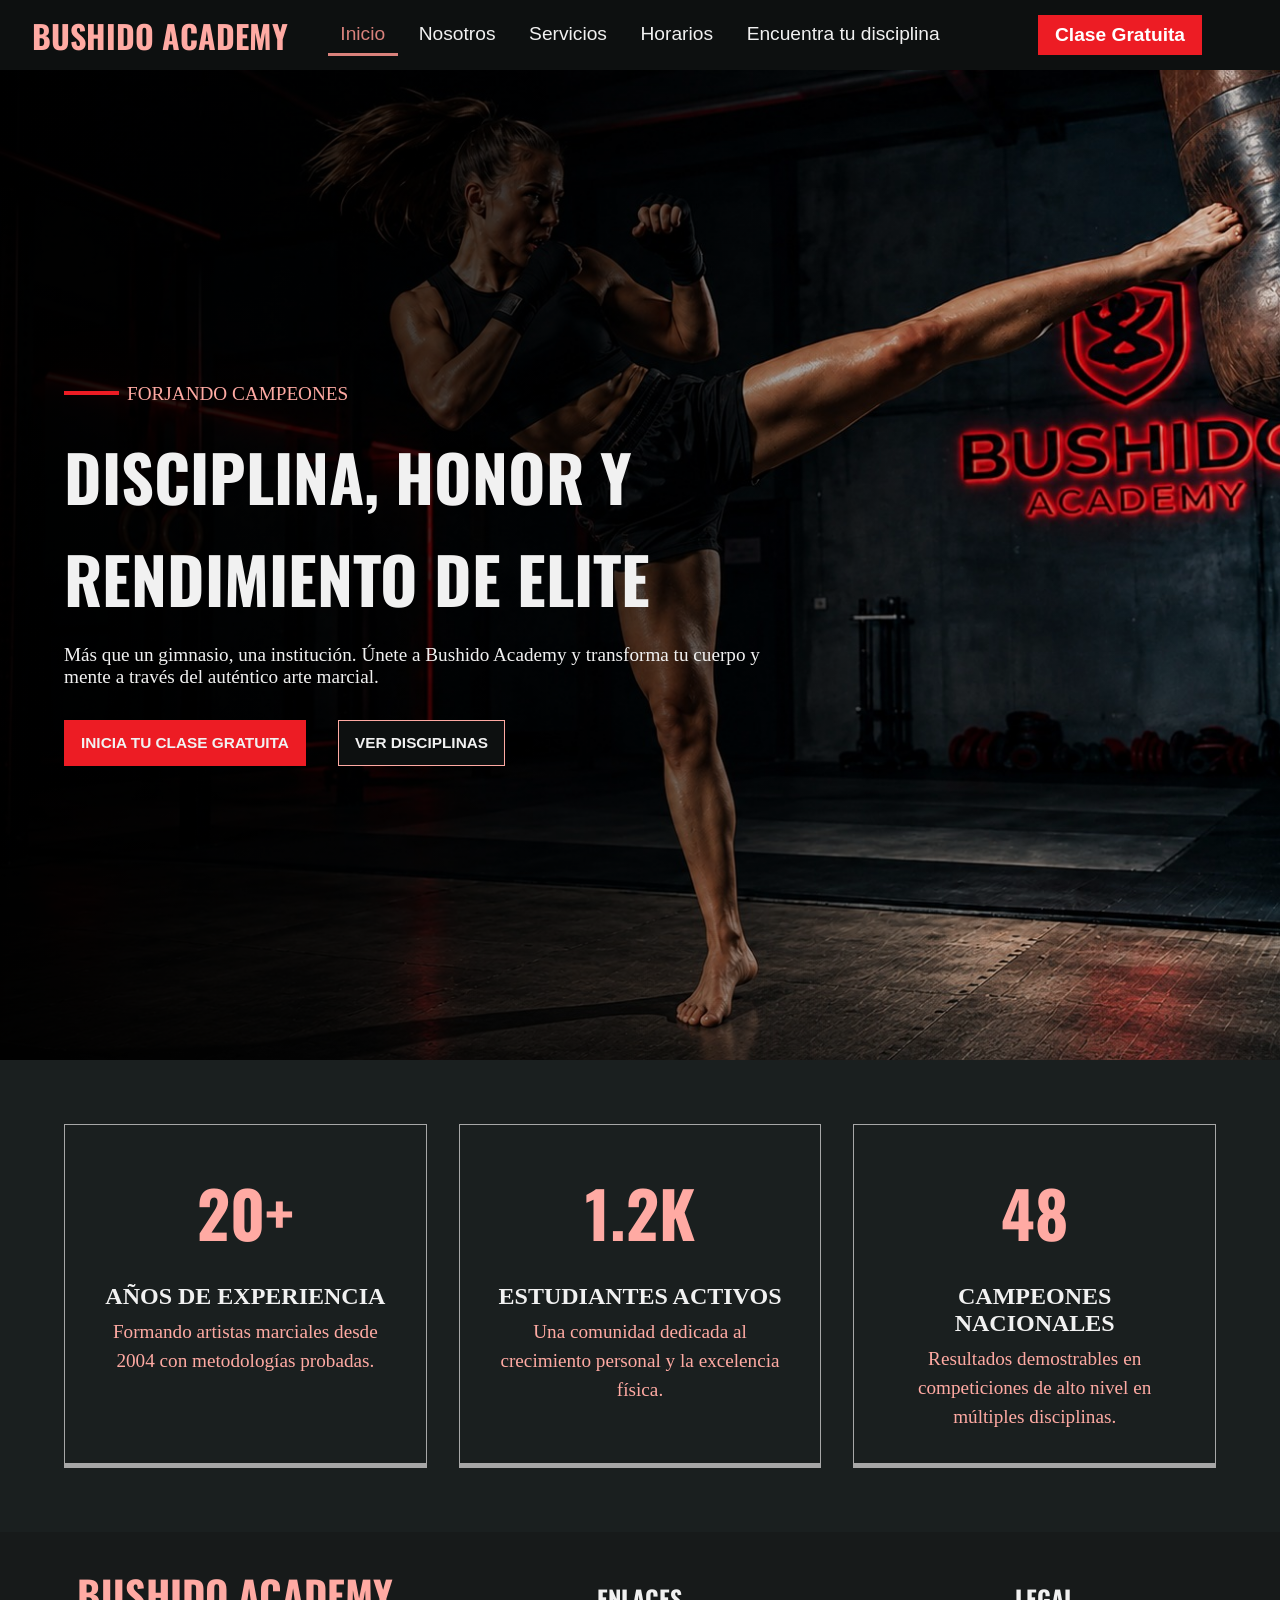
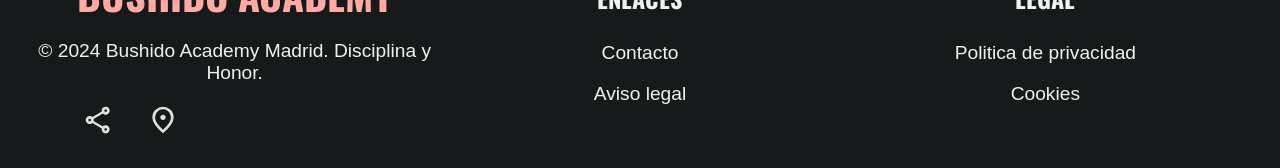
==== commit a826c07b: "Se integro el enlace a los estilos de la seccion test" ====
--- a/index.html
+++ b/index.html
@@ -9,6 +9,7 @@
         <link rel="stylesheet" href="./css/nosotros.css" />
         <link rel="stylesheet" href="./css/servicios.css" />
         <link rel="stylesheet" href="./css/horarios.css" />
+        <link rel="stylesheet" href="./css/test.css" />
         <link rel="preconnect" href="https://fonts.googleapis.com" />
         <link rel="preconnect" href="https://fonts.gstatic.com" crossorigin />
         <link
--- a/css/style.css
+++ b/css/style.css
@@ -14,7 +14,7 @@
 
 .encabezado {
     display: flex;
-    height: 10vh;
+    height: 70px;
     width: 100%;
     font-family: 'Oswald', sans-serif;
     align-items: center;
@@ -27,6 +27,8 @@
     flex: 1;
     color: var(--salmon);
     text-align: center;
+    margin: 0;
+    font-size: 2rem;
 }
 
 .encabezado > nav {
@@ -34,7 +36,8 @@
     flex: 2;
     height: 100%;
     align-items: center;
-    justify-content: space-around;
+    justify-content: center;
+    gap: 0.5rem;
 }
 
 .encabezado > nav button {
@@ -45,7 +48,14 @@
     padding-bottom: 0.5rem;
     padding-inline: 0.8rem;
     border: none;
-}
+    border-bottom: 3px solid transparent;
+    transition:
+        transform 0.2s ease,
+        background-color 0.2s ease,
+        color 0.2s ease,
+        border-color 0.2s ease;
+}
+
 .encabezado > nav button:hover {
     cursor: pointer;
     transform: scale(1.05);
@@ -59,7 +69,7 @@
 
 .seleccionado {
     color: var(--salmon-dark) !important;
-    text-decoration: underline;
+    border-bottom: 3px solid var(--salmon-dark) !important;
     text-underline-offset: 0.5rem;
 }
 
@@ -79,6 +89,10 @@
     border: 1px solid var(--red);
     color: white;
     font-weight: 600;
+    transition:
+        background-color 0.2s ease,
+        color 0.2s ease,
+        border 0.2s ease;
 }
 
 .gratis > button:hover {
@@ -89,92 +103,183 @@
 }
 
 #contenido {
-    padding-top: 10vh;
+    padding-top: 70px;
     flex: 1;
     display: flex;
     flex-direction: column;
+    min-height: 0;
 }
 
 .pie {
     display: flex;
-    height: 25vh;
     background-color: var(--dark);
-    align-items: center;
+    align-items: stretch;
     justify-content: center;
-}
-
-.pie1 {
+    padding: 2rem;
+}
+
+.pie1,
+.pie2,
+.pie3 {
     flex: 1;
     display: flex;
     flex-direction: column;
     color: var(--white);
-}
-
-.pie1 > div {
-    display: flex;
-    width: 30%;
-    justify-content: end;
+    align-items: center;
 }
 
 .pie1 > h1 {
+    font-family: 'Oswald', sans-serif;
     font-size: 2.5rem;
+    margin-top: 0;
     margin-bottom: 1rem;
     color: var(--salmon);
     text-align: center;
 }
 
 .pie1 > p {
-    font-size: 1.2rem;
-    text-align: center;
+    font-family: Arial, Helvetica, sans-serif;
+    font-size: 1.2rem;
+    text-align: center;
+    margin-top: 0;
 }
 
 .pie1 > div {
     display: flex;
-    align-items: start;
+    justify-content: start;
     gap: 2rem;
+    width: 75%;
 }
 
 .pie1 > div img {
     filter: invert(1);
     height: 2rem;
-}
-
-.pie2 {
-    flex: 1;
-    display: flex;
-    flex-direction: column;
-    color: var(--white);
+    width: auto;
 }
 
 .pie2 > h2 {
+    font-family: 'Oswald', sans-serif;
     text-align: center;
     margin-top: 1rem;
     margin-bottom: 1rem;
 }
 
 .pie2 p {
+    font-family: Arial, Helvetica, sans-serif;
     text-align: center;
     font-size: 1.2rem;
     margin-top: 0.6rem;
     margin-bottom: 0.6rem;
 }
 
-.pie3 {
-    flex: 1;
-    display: flex;
-    flex-direction: column;
-    color: var(--white);
-}
-
 .pie3 > h2 {
+    font-family: 'Oswald', sans-serif;
     text-align: center;
     margin-top: 1rem;
     margin-bottom: 1rem;
 }
 
 .pie3 p {
+    font-family: Arial, Helvetica, sans-serif;
     text-align: center;
     font-size: 1.2rem;
     margin-top: 0.6rem;
     margin-bottom: 0.6rem;
 }
+
+.menu-hamburguesa {
+    display: none;
+}
+
+@media (max-width: 900px) {
+    .encabezado {
+        height: 70px;
+    }
+
+    .encabezado > h1 {
+        font-size: 1.6rem;
+    }
+
+    .encabezado > nav {
+        gap: 0.2rem;
+    }
+
+    .encabezado > nav button {
+        font-size: 1rem;
+        padding-inline: 0.5rem;
+    }
+
+    .gratis > button {
+        font-size: 1rem;
+        padding-inline: 0.7rem;
+    }
+
+    .pie {
+        padding: 2rem 1rem;
+    }
+
+    .pie1 > h1 {
+        font-size: 2rem;
+    }
+
+    .pie1 > p,
+    .pie2 p,
+    .pie3 p {
+        font-size: 1rem;
+    }
+}
+
+@media (max-width: 600px) {
+    .encabezado {
+        height: 70px;
+        padding: 0 1rem;
+    }
+
+    .encabezado > h1 {
+        font-size: 1.5rem;
+        text-align: left;
+    }
+
+    .encabezado > nav {
+        display: none;
+        position: absolute;
+        top: 70px;
+        left: 0;
+        width: 100%;
+        height: auto;
+        flex-direction: column;
+        gap: 0;
+        background-color: var(--black);
+        padding: 1rem 0;
+    }
+
+    .encabezado > nav.menu-abierto {
+        display: flex;
+    }
+
+    .encabezado > nav button {
+        width: 100%;
+        padding: 0.8rem;
+        font-size: 1.1rem;
+    }
+
+    .menu-hamburguesa {
+        display: block;
+        background: none;
+        border: none;
+        color: var(--white);
+        font-size: 2rem;
+        cursor: pointer;
+        margin-left: auto;
+        margin-right: 0.5rem;
+    }
+
+    .gratis {
+        flex: 0;
+    }
+
+    .gratis > button {
+        font-size: 0.9rem;
+        padding: 0.5rem 0.7rem;
+    }
+}
--- a/css/nosotros.css
+++ b/css/nosotros.css
@@ -26,8 +26,9 @@
 }
 
 .nosotros1 p {
+    font-family: Arial, Helvetica, sans-serif;
     color: var(--salmon);
-    font-size: 2.2rem;
+    font-size: 2.1rem;
     margin-top: 0.5rem;
     margin-bottom: 0;
 }
@@ -69,6 +70,7 @@
 }
 
 .historia > p {
+    font-family: Arial, Helvetica, sans-serif;
     color: var(--salmon-dark);
     font-size: 1.3rem;
     text-align: justify;
@@ -83,8 +85,8 @@
 }
 
 .imagen_seccion2 > img {
-    height: 80%;
-    width: auto;
+    max-width: 600px;
+    height: auto;
     border: 0.5rem solid var(--dark-light);
 }
 
@@ -114,8 +116,9 @@
 }
 
 .nosotros3 > div > p {
+    font-family: Arial, Helvetica, sans-serif;
     color: var(--white);
-    font-size: 1rem;
+    font-size: 1.1rem;
 }
 
 .nosotros4 {
@@ -204,9 +207,337 @@
 
 .mision > p,
 .vision > p {
+    font-family: Arial, Helvetica, sans-serif;
     text-align: justify;
     z-index: 2;
     font-size: 1.3rem;
     margin-top: 0.5rem;
     color: white;
 }
+
+@media (min-width: 901px) and (max-width: 1100px) {
+    .nosotros1 {
+        height: 75vh;
+        min-height: 500px;
+        padding-inline: 2rem;
+    }
+
+    .nosotros1 > h1 {
+        font-size: clamp(4rem, 8vw, 5.5rem);
+        text-align: center;
+    }
+
+    .nosotros1 p {
+        font-size: clamp(1.4rem, 3vw, 2rem);
+        text-align: center;
+        padding-inline: 1rem;
+    }
+
+    .nosotros2 {
+        min-height: 55vh;
+        height: auto;
+    }
+
+    .historia {
+        width: 50%;
+        padding-inline: 2rem;
+    }
+
+    .historia > section > h1 {
+        font-size: clamp(2rem, 3vw, 2.5rem);
+    }
+
+    .historia > p {
+        font-size: 1.1rem;
+        line-height: 1.5;
+    }
+
+    .imagen_seccion2 {
+        width: 50%;
+        padding: 2rem;
+    }
+
+    .imagen_seccion2 > img {
+        width: 100%;
+        max-width: 500px;
+    }
+
+    .nosotros3 > div > h1 {
+        font-size: clamp(3rem, 5vw, 4rem);
+    }
+
+    .nosotros4 {
+        height: auto;
+        min-height: 40vh;
+        padding-inline: 2rem;
+        gap: 1.5rem;
+    }
+
+    .mision,
+    .vision {
+        width: 50%;
+        height: auto;
+        min-height: 280px;
+        padding-inline: 2rem;
+    }
+
+    .mision > p,
+    .vision > p {
+        font-size: 1.1rem;
+        line-height: 1.5;
+    }
+}
+
+@media (max-width: 900px) {
+    .nosotros1 > h1 {
+        font-size: clamp(3rem, 8vw, 5rem);
+        text-align: center;
+    }
+
+    .nosotros1 p {
+        font-size: clamp(1.2rem, 3vw, 1.8rem);
+        text-align: center;
+        padding-inline: 1rem;
+    }
+
+    .historia {
+        padding-inline: 1.5rem;
+    }
+
+    .historia > p {
+        font-size: 1.1rem;
+    }
+
+    .mision,
+    .vision {
+        padding-inline: 2rem;
+    }
+
+    .mision > p,
+    .vision > p {
+        font-size: 1.1rem;
+    }
+}
+
+@media (min-width: 601px) and (max-width: 900px) {
+    .nosotros1 {
+        height: 75vh;
+        min-height: 500px;
+        padding-inline: 2rem;
+    }
+
+    .nosotros1 > h1 {
+        font-size: clamp(3rem, 8vw, 4.5rem);
+        text-align: center;
+        line-height: 1.1;
+    }
+
+    .nosotros1 p {
+        font-size: clamp(1.2rem, 3vw, 1.7rem);
+        text-align: center;
+        line-height: 1.4;
+        max-width: 700px;
+    }
+
+    .nosotros2 {
+        height: auto;
+        min-height: 0;
+        flex-direction: column;
+        padding-block: 3rem;
+    }
+
+    .historia {
+        width: 100%;
+        box-sizing: border-box;
+        padding: 0 3rem 2rem;
+    }
+
+    .historia > section {
+        gap: 0.8rem;
+    }
+
+    .historia > section > h1 {
+        font-size: clamp(2rem, 4vw, 2.5rem);
+    }
+
+    .historia > p {
+        font-size: 1.1rem;
+        line-height: 1.6;
+    }
+
+    .imagen_seccion2 {
+        width: 100%;
+        box-sizing: border-box;
+        padding: 1rem 3rem 0;
+    }
+
+    .imagen_seccion2 > img {
+        width: 100%;
+        max-width: 600px;
+        height: auto;
+        box-sizing: border-box;
+    }
+
+    .nosotros3 {
+        min-height: 18rem;
+        padding: 2rem 1rem;
+        box-sizing: border-box;
+    }
+
+    .nosotros3 > div > h1 {
+        font-size: clamp(2.5rem, 6vw, 3.5rem);
+    }
+
+    .nosotros3 > div > p {
+        text-align: center;
+        font-size: 1rem;
+    }
+
+    .nosotros4 {
+        height: auto;
+        min-height: 0;
+        flex-direction: column;
+        padding: 4rem 3rem;
+        gap: 2rem;
+        box-sizing: border-box;
+    }
+
+    .mision,
+    .vision {
+        width: 100%;
+        height: auto;
+        min-height: 280px;
+        box-sizing: border-box;
+        padding: 2.5rem 2.5rem;
+    }
+
+    .mision > h1,
+    .vision > h1 {
+        font-size: clamp(2rem, 4vw, 2.5rem);
+    }
+
+    .mision > p,
+    .vision > p {
+        font-size: 1.1rem;
+        line-height: 1.6;
+    }
+
+    .mision > img,
+    .vision > img {
+        width: 6rem;
+        right: 2rem;
+        top: 2rem;
+    }
+}
+
+@media (max-width: 600px) {
+    .nosotros1 {
+        height: 80vh;
+        padding-inline: 1rem;
+        text-align: center;
+    }
+
+    .nosotros1 > h1 {
+        font-size: clamp(2.5rem, 12vw, 4rem);
+        margin-bottom: 1rem;
+    }
+
+    .nosotros1 p {
+        font-size: clamp(1rem, 4.5vw, 1.5rem);
+        line-height: 1.4;
+    }
+
+    .nosotros2 {
+        flex-direction: column;
+        height: auto;
+    }
+
+    .historia,
+    .imagen_seccion2 {
+        width: 100%;
+    }
+
+    .historia {
+        padding-top: 3rem;
+        padding-right: 1.5rem;
+        padding-bottom: 2rem;
+        padding-left: 1.5rem;
+    }
+
+    .historia > section {
+        gap: 0.7rem;
+    }
+
+    .historia > section > h1 {
+        font-size: 2rem;
+    }
+
+    .historia > p {
+        font-size: 1rem;
+        line-height: 1.6;
+    }
+
+    .imagen_seccion2 {
+        padding-top: 1rem;
+        padding-right: 1.5rem;
+        padding-bottom: 3rem;
+        padding-left: 1.5rem;
+    }
+
+    .imagen_seccion2 > img {
+        width: 100%;
+        height: auto;
+    }
+
+    .nosotros3 {
+        flex-direction: column;
+        padding: 2rem 0;
+    }
+
+    .nosotros3 > div {
+        width: 100%;
+        padding: 1rem;
+    }
+
+    .nosotros3 > div > h1 {
+        font-size: 3rem;
+    }
+
+    .nosotros3 > div > p {
+        margin: 0;
+        text-align: center;
+    }
+
+    .nosotros4 {
+        flex-direction: column;
+        height: auto;
+        padding: 3rem 1.5rem;
+        gap: 1.5rem;
+    }
+
+    .mision,
+    .vision {
+        width: 100%;
+        height: auto;
+        min-height: 300px;
+        padding: 2rem 1.5rem;
+    }
+
+    .mision > h1,
+    .vision > h1 {
+        font-size: 2rem;
+    }
+
+    .mision > p,
+    .vision > p {
+        font-size: 1rem;
+        line-height: 1.6;
+    }
+
+    .mision > img,
+    .vision > img {
+        width: 5rem;
+        right: 1.5rem;
+        top: 1.5rem;
+    }
+}
--- a/css/servicios.css
+++ b/css/servicios.css
@@ -40,7 +40,8 @@
 }
 
 .especialidad > p {
-    font-size: 1.4rem;
+    font-family: Arial, Helvetica, sans-serif;
+    font-size: 1.3rem;
     color: var(--white);
     text-align: justify;
 }
@@ -56,7 +57,6 @@
 }
 
 .carta-disciplina {
-    border: 1px solid brown;
     display: flex;
     flex-direction: column;
     align-items: center;
@@ -146,6 +146,7 @@
 }
 
 .disciplina_beneficio > p {
+    font-family: Arial, Helvetica, sans-serif;
     color: var(--white);
     font-size: 1.2rem;
     font-weight: bold;
@@ -206,6 +207,7 @@
 }
 
 .etiqueta-part1 > p {
+    font-family: Arial, Helvetica, sans-serif;
     color: var(--white);
     font-size: 1.4rem;
     text-align: justify;
@@ -254,3 +256,219 @@
 .etiqueta-part2 > button > img {
     height: 2.5rem;
 }
+
+@media (max-width: 1024px) {
+    .servicios1 {
+        height: auto;
+        min-height: 30vh;
+        padding: 3rem;
+    }
+
+    .servicios1 > div {
+        width: 100%;
+    }
+
+    .servicios1 > div > h1 {
+        font-size: 2.5rem;
+    }
+
+    .especialidad > p {
+        font-size: 1.2rem;
+    }
+
+    .servicios2 {
+        grid-template-columns: repeat(2, 1fr);
+        gap: 1.5rem;
+        padding: 3rem;
+    }
+
+    .disciplina_info {
+        height: auto;
+        min-height: 20rem;
+    }
+
+    .disciplina_info > p {
+        font-size: 1.1rem;
+    }
+
+    .servicios3 {
+        height: auto;
+        padding: 3rem 0;
+    }
+
+    .etiqueta-clase {
+        width: 85%;
+        height: auto;
+    }
+
+    .etiqueta-part1 {
+        padding: 2rem;
+    }
+
+    .etiqueta-part1 > h1 {
+        font-size: 2.2rem;
+    }
+
+    .etiqueta-part1 > p {
+        font-size: 1.2rem;
+    }
+
+    .etiqueta-part2 > button {
+        width: 75%;
+        height: 4rem;
+    }
+}
+
+@media (max-width: 768px) {
+    .servicios1 {
+        padding: 2.5rem 1.5rem;
+    }
+
+    .servicios1 > div {
+        width: 100%;
+    }
+
+    .servicios1 > div > h1 {
+        font-size: 2rem;
+        line-height: 1.2;
+    }
+
+    .especialidad {
+        align-items: stretch;
+    }
+
+    .especialidad > span {
+        width: 0.35rem;
+        height: auto;
+        min-height: 4rem;
+    }
+
+    .especialidad > p {
+        font-size: 1rem;
+        line-height: 1.5;
+        text-align: left;
+    }
+
+    .servicios2 {
+        grid-template-columns: 1fr;
+        gap: 1.5rem;
+        padding: 2rem 1.5rem;
+    }
+
+    .disciplina_info {
+        height: auto;
+        min-height: 0;
+        padding: 0 1.25rem 1.5rem;
+        margin-bottom: 0;
+    }
+
+    .disciplina_info > h1 {
+        font-size: 1.5rem;
+        text-align: center;
+    }
+
+    .disciplina_info > p {
+        font-size: 1rem;
+        line-height: 1.5;
+        text-align: left;
+    }
+
+    .disciplina_info > button {
+        width: 100%;
+        padding: 0.8rem;
+        font-size: 1rem;
+    }
+
+    .disciplina_beneficio {
+        gap: 0.7rem;
+    }
+
+    .disciplina_beneficio > img {
+        height: 1.8rem;
+    }
+
+    .disciplina_beneficio > p {
+        font-size: 1rem;
+    }
+
+    .servicios3 {
+        height: auto;
+        padding: 2rem 1.5rem;
+    }
+
+    .etiqueta-clase {
+        width: 100%;
+        flex-direction: column;
+    }
+
+    .etiqueta-part1 {
+        padding: 2rem 1.5rem;
+    }
+
+    .etiqueta-part1 > h1 {
+        align-self: center;
+        text-align: center;
+        font-size: 2rem;
+    }
+
+    .etiqueta-part1 > p {
+        font-size: 1rem;
+        line-height: 1.5;
+        text-align: left;
+    }
+
+    .etiqueta-part2 {
+        padding: 0 1.5rem 2rem;
+    }
+
+    .etiqueta-part2 > button {
+        width: 100%;
+        height: 4rem;
+    }
+
+    .etiqueta-part2 > button > p {
+        font-size: 1.2rem;
+    }
+
+    .etiqueta-part2 > button > img {
+        height: 2rem;
+    }
+}
+
+@media (max-width: 480px) {
+    .servicios1 {
+        padding: 2rem 1rem;
+    }
+
+    .servicios1 > div > h1 {
+        font-size: 1.7rem;
+    }
+
+    .especialidad > p {
+        font-size: 0.95rem;
+    }
+
+    .servicios2 {
+        padding: 1.5rem 1rem;
+    }
+
+    .disciplina_info > h1 {
+        font-size: 1.3rem;
+    }
+
+    .disciplina_info > p {
+        font-size: 0.95rem;
+    }
+
+    .etiqueta-part1 {
+        padding: 1.5rem 1rem;
+    }
+
+    .etiqueta-part1 > h1 {
+        font-size: 1.7rem;
+    }
+
+    .etiqueta-part2 {
+        padding: 0 1rem 1.5rem;
+    }
+}
--- a/css/horarios.css
+++ b/css/horarios.css
@@ -0,0 +1,372 @@
+@import url(./colores.css);
+
+.horario1,
+.horario2,
+.horario3 {
+    background-color: var(--black);
+    padding-inline: 3rem;
+}
+
+.horario1 {
+    padding-top: 3rem;
+}
+
+.horario1 > section {
+    display: flex;
+    align-items: center;
+    gap: 0.5rem;
+    margin-bottom: 0.5rem;
+}
+
+.cuadro {
+    height: 1rem;
+    width: 1rem;
+    background-color: var(--red);
+}
+
+.horario1 > section > h3 {
+    color: var(--red);
+    margin: 0;
+    font-family: 'Oswald', sans-serif;
+    letter-spacing: 1px;
+}
+
+.horario1 > h1 {
+    color: var(--white);
+    margin: 0 0 1rem 0;
+    font-family: 'Oswald', sans-serif;
+    font-size: 4rem;
+    line-height: 1;
+}
+
+.horario2 {
+    display: flex;
+    gap: 2rem;
+    padding-bottom: 3rem;
+}
+
+.horariomsg {
+    flex: 1.5;
+}
+
+.horariomsg > p {
+    font-family: Arial, Helvetica, sans-serif;
+    font-size: 1.4rem;
+    color: var(--gray);
+    line-height: 1.5;
+    margin-top: 1rem;
+    margin-bottom: 0;
+    margin-inline: 0;
+}
+
+.totales {
+    flex: 1;
+    display: flex;
+    gap: 1rem;
+    justify-content: flex-end;
+}
+
+.totales > div {
+    display: flex;
+    flex-direction: column;
+    width: 35%;
+    align-items: center;
+    justify-content: center;
+    background-color: var(--dark);
+    border: 1px solid #333;
+    padding: 1rem 0;
+}
+
+.totales > div > h2 {
+    color: var(--red);
+    font-family: 'Oswald', sans-serif;
+    margin: 0;
+    font-size: 2.5rem;
+}
+
+.totales > div > p {
+    color: var(--white);
+    margin: 0;
+    font-size: 0.8rem;
+    letter-spacing: 1px;
+    font-family: Arial, Helvetica, sans-serif;
+}
+
+.horario3 {
+    display: flex;
+    flex-direction: column;
+    gap: 1rem;
+    padding-bottom: 3rem;
+}
+.bloque1,
+.bloque2 {
+    display: flex;
+    align-items: center;
+    gap: 1rem;
+}
+.bloque1 > p,
+.bloque2 > p {
+    color: var(--gray);
+    font-size: 0.9rem;
+    width: 80px;
+    margin: 0;
+}
+.bloque1 > div,
+.bloque2 > div {
+    display: flex;
+    gap: 0.5rem;
+    flex-wrap: wrap;
+}
+
+.filtro_disciplina,
+.filtro_horario {
+    color: var(--gray);
+    background-color: transparent;
+    border: 1px solid #333;
+    padding: 0.5rem 1rem;
+    font-size: 0.85rem;
+    cursor: pointer;
+    transition: all 0.3s ease;
+    font-weight: bold;
+}
+
+.filtro_disciplina:hover,
+.filtro_horario:hover {
+    border-color: var(--gray);
+    color: var(--white);
+}
+
+.filtro_disciplina.activo,
+.filtro_horario.activo {
+    background-color: var(--red);
+    color: var(--white);
+    border-color: var(--red);
+}
+
+.horario4 {
+    padding-inline: 3rem;
+    background-color: var(--black);
+    padding-bottom: 0;
+}
+
+.horario-grupo {
+    margin-bottom: 3rem;
+}
+
+.grupo-header {
+    display: flex;
+    justify-content: space-between;
+    align-items: center;
+    border-bottom: 1px solid #222;
+    padding-bottom: 1rem;
+    margin-bottom: 1.5rem;
+}
+.grupo-titulo {
+    display: flex;
+    align-items: center;
+    gap: 0.8rem;
+}
+.cuadro-rojo {
+    width: 12px;
+    height: 12px;
+    background-color: var(--red);
+}
+.grupo-titulo > h2 {
+    color: var(--white);
+    font-family: 'Oswald', sans-serif;
+    font-size: 1.5rem;
+    margin: 0;
+    letter-spacing: 1px;
+}
+
+.contador-sesiones {
+    color: var(--gray);
+    font-size: 0.8rem;
+    background-color: var(--dark);
+    padding: 0.4rem 0.8rem;
+    border-radius: 4px;
+    border: 1px solid #333;
+}
+
+.grid-cartas {
+    display: grid;
+    grid-template-columns: repeat(auto-fill, minmax(320px, 1fr));
+    gap: 1.5rem;
+}
+
+.carta-horario {
+    background-color: #111;
+    border: 1px solid #222;
+    padding: 1.5rem;
+    display: flex;
+    flex-direction: column;
+    gap: 1.5rem;
+    border-radius: 4px;
+}
+
+.carta-top {
+    display: flex;
+    justify-content: space-between;
+    align-items: center;
+}
+.tag-disciplina {
+    background-color: var(--red);
+    color: var(--white);
+    font-size: 0.7rem;
+    font-weight: bold;
+    padding: 0.2rem 0.5rem;
+    text-transform: uppercase;
+}
+
+.tag-modalidad {
+    color: var(--gray);
+    font-size: 0.8rem;
+    border: 1px solid #333;
+    padding: 0.2rem 0.5rem;
+    border-radius: 3px;
+}
+
+.carta-tiempo h2 {
+    color: var(--white);
+    font-family: 'Oswald', sans-serif;
+    font-size: 2.2rem;
+    margin: 0 0 0.2rem 0;
+}
+.carta-tiempo p {
+    color: var(--gray);
+    font-size: 0.75rem;
+    margin: 0;
+    letter-spacing: 0.5px;
+}
+
+.carta-instructor {
+    display: flex;
+    align-items: center;
+    gap: 1rem;
+}
+.instructor-iniciales {
+    width: 50px;
+    height: 45px;
+    border: 1px solid var(--red);
+    color: var(--white);
+    display: flex;
+    justify-content: center;
+    align-items: center;
+    font-weight: bold;
+    font-family: 'Oswald', sans-serif;
+}
+.instructor-info h4 {
+    color: var(--white);
+    margin: 0 0 0.2rem 0;
+    font-size: 0.95rem;
+}
+
+.instructor-info p {
+    color: var(--red);
+    margin: 0;
+    font-size: 0.7rem;
+    text-transform: uppercase;
+}
+
+.btn-reservar {
+    width: 100%;
+    padding: 0.8rem;
+    background: transparent;
+    color: var(--white);
+    border: 1px solid var(--red);
+    font-weight: bold;
+    cursor: pointer;
+    transition: all 0.3s ease;
+    text-transform: uppercase;
+    font-size: 0.8rem;
+    margin-top: auto;
+}
+.btn-reservar:hover {
+    background-color: var(--red);
+}
+.btn-libre {
+    border-color: #333;
+    color: var(--gray);
+    cursor: not-allowed;
+}
+.btn-libre:hover {
+    background-color: transparent;
+}
+
+.horario5 {
+    display: flex;
+    align-items: center;
+    justify-content: center;
+    background-color: var(--black);
+    padding-inline: 3rem;
+    padding-top: 1rem;
+    padding-bottom: 3.5rem;
+}
+
+.normativas {
+    height: 60%;
+    width: 96%;
+    display: flex;
+    background-color: transparent;
+    border-top: 1px solid var(--red);
+    border-bottom: 1px solid var(--red);
+    border-right: 1px solid var(--red);
+    border-left: 5px solid var(--red);
+}
+
+.normativa1 {
+    flex: 2;
+    display: flex;
+    flex-direction: column;
+    align-items: center;
+    justify-content: center;
+    padding-inline: 2.5rem;
+    padding-top: 1.5rem;
+    padding-bottom: 1.5rem;
+}
+
+.normativa1 > section {
+    display: flex;
+    align-items: center;
+    justify-content: flex-start;
+    gap: 0.8rem;
+    width: 100%;
+}
+
+.normativa1 > section > img {
+    height: 2rem;
+}
+
+.normativa1 > section > h1 {
+    align-self: flex-start;
+    font-family: 'Oswald', sans-serif;
+    color: var(--white);
+    margin-top: 0.3rem;
+    margin-bottom: 0.3rem;
+    font-size: 2rem;
+}
+
+.normativa1 > p {
+    font-family: Arial, Helvetica, sans-serif;
+    color: var(--white);
+    font-size: 1.15rem;
+    text-align: justify;
+    line-height: 1.55;
+}
+
+.normativa2 {
+    flex: 1;
+    display: flex;
+    align-items: center;
+    justify-content: center;
+}
+
+.normativa2 > button {
+    color: var(--white);
+    background-color: var(--red);
+    border: 1px solid var(--red);
+    padding: 1rem 2rem;
+    font-family: 'Oswald', sans-serif;
+    font-size: 1.3rem;
+    font-weight: bold;
+}
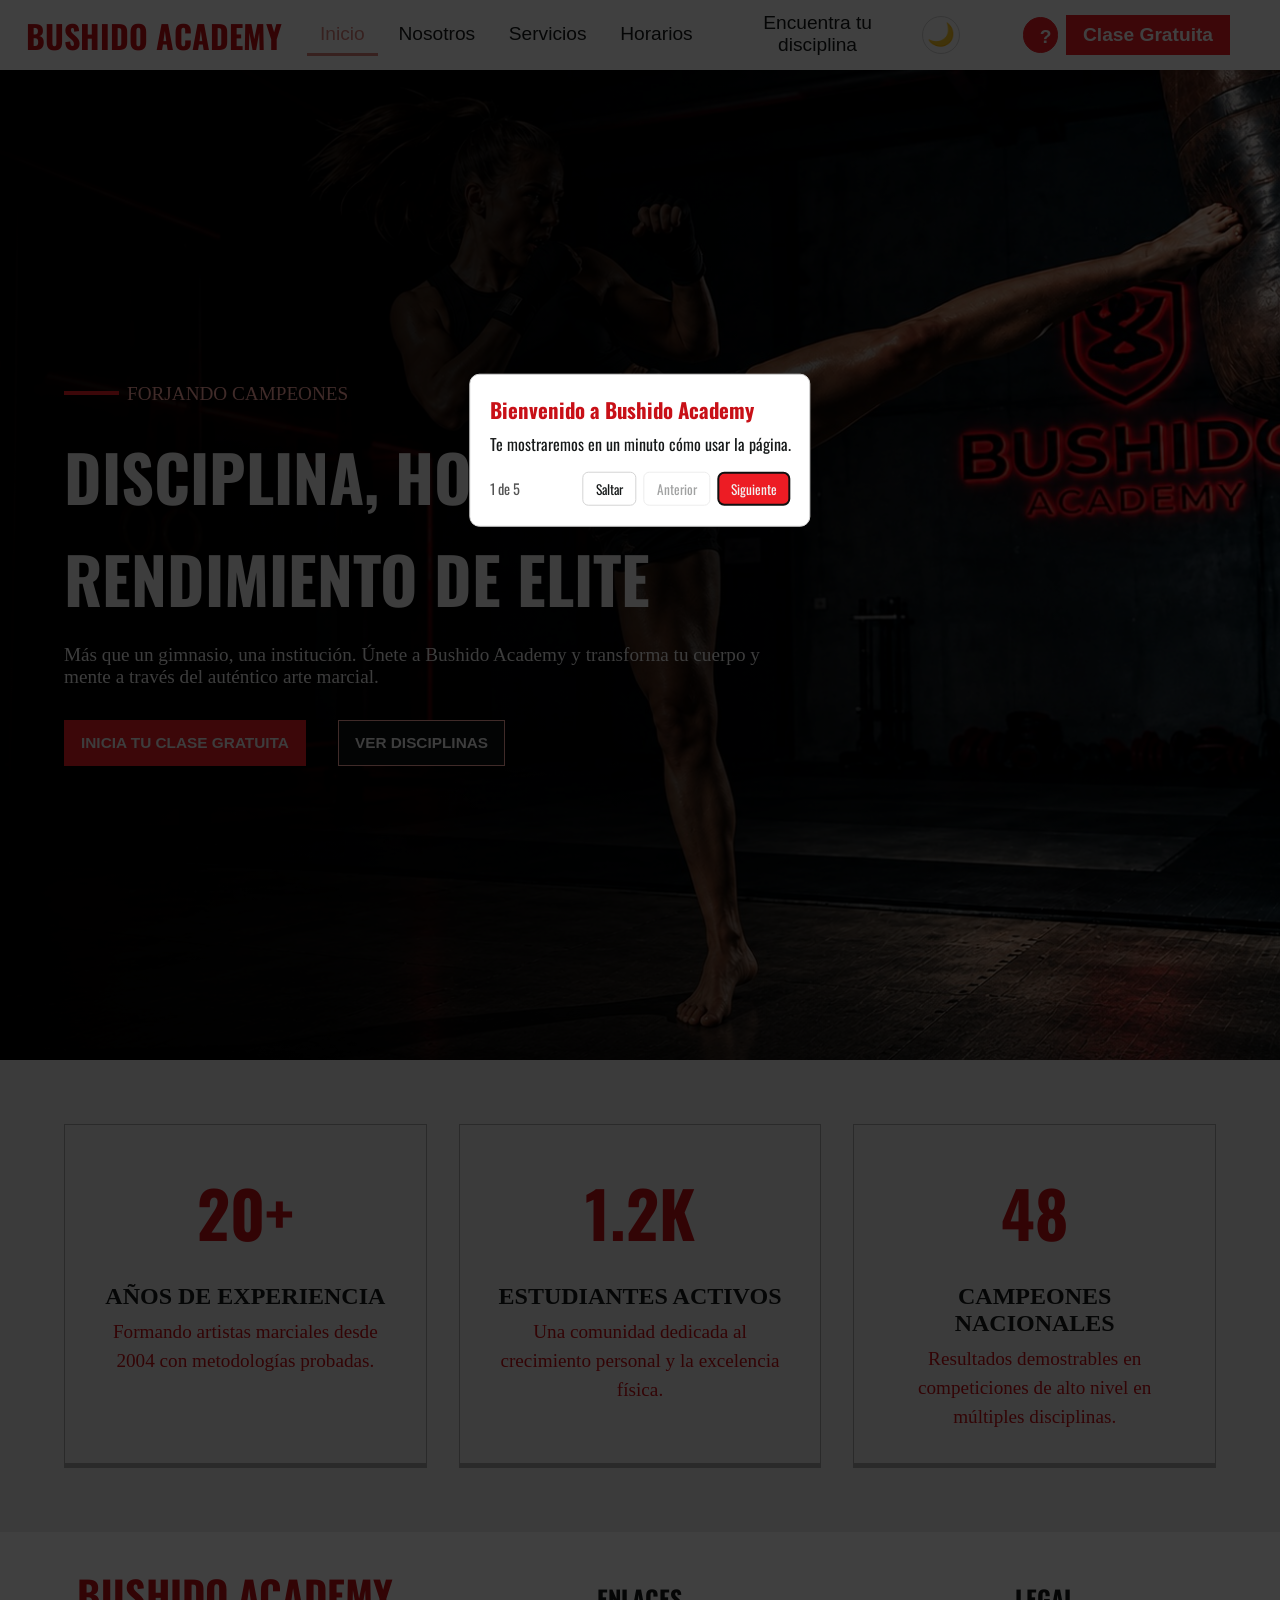
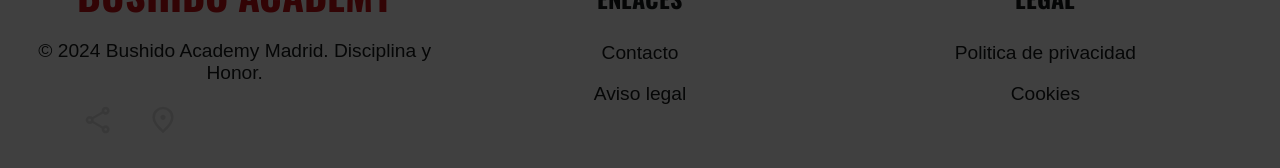
==== commit 51182f11: "Agrega tema claro/oscuro, tutorial y reservas" ====
--- a/index.html
+++ b/index.html
@@ -1,64 +1,79 @@
 <!doctype html>
 <html lang="en">
-    <head>
-        <meta charset="UTF-8" />
-        <meta name="viewport" content="width=device-width, initial-scale=1.0" />
-        <title>Bushido Academy</title>
-        <link rel="stylesheet" href="./css/style.css" />
-        <link rel="stylesheet" href="./css/inicio.css" />
-        <link rel="stylesheet" href="./css/nosotros.css" />
-        <link rel="stylesheet" href="./css/servicios.css" />
-        <link rel="stylesheet" href="./css/horarios.css" />
-        <link rel="stylesheet" href="./css/test.css" />
-        <link rel="preconnect" href="https://fonts.googleapis.com" />
-        <link rel="preconnect" href="https://fonts.gstatic.com" crossorigin />
-        <link
-            href="https://fonts.googleapis.com/css2?family=Oswald:wght@200..700&display=swap"
-            rel="stylesheet"
-        />
-    </head>
-    <body>
-        <header class="encabezado">
+
+<head>
+    <meta charset="UTF-8" />
+    <meta name="viewport" content="width=device-width, initial-scale=1.0" />
+    <title>Bushido Academy</title>
+    <script>
+        try {
+            const guardado = localStorage.getItem('tema');
+            const tema =
+                guardado ||
+                (matchMedia('(prefers-color-scheme: light)').matches
+                    ? 'claro'
+                    : 'oscuro');
+            document.documentElement.dataset.tema = tema;
+        } catch { }
+    </script>
+    <link rel="stylesheet" href="./css/style.css" />
+    <link rel="stylesheet" href="./css/inicio.css" />
+    <link rel="stylesheet" href="./css/nosotros.css" />
+    <link rel="stylesheet" href="./css/servicios.css" />
+    <link rel="stylesheet" href="./css/horarios.css" />
+    <link rel="stylesheet" href="./css/test.css" />
+    <link rel="stylesheet" href="./css/tutorial.css">
+    <link rel="stylesheet" href="./css/reservas.css">
+    <link rel="preconnect" href="https://fonts.googleapis.com" />
+    <link rel="preconnect" href="https://fonts.gstatic.com" crossorigin />
+    <link href="https://fonts.googleapis.com/css2?family=Oswald:wght@200..700&display=swap" rel="stylesheet" />
+</head>
+
+<body>
+    <header class="encabezado">
+        <h1>BUSHIDO ACADEMY</h1>
+
+        <nav>
+            <button class="inicio seleccionado">Inicio</button>
+            <button class="nosotros">Nosotros</button>
+            <button class="servicios">Servicios</button>
+            <button class="horarios">Horarios</button>
+            <button class="test">Encuentra tu disciplina</button>
+        </nav>
+
+        <button class="menu-hamburguesa" aria-label="Abrir menú">☰</button>
+        <button class="tema-toggle" type="button" aria-label="Cambiar tema">☀️</button>
+
+        <div class="gratis">
+            <button class="ayuda" aria-label="Ver tutorial" title="Ver tutorial">?</button>
+            <button>Clase Gratuita</button>
+        </div>
+    </header>
+
+    <div id="contenido"></div>
+
+    <footer class="pie">
+        <div class="pie1">
             <h1>BUSHIDO ACADEMY</h1>
+            <p>© 2024 Bushido Academy Madrid. Disciplina y Honor.</p>
+            <div>
+                <img src="./assets/icon/share.svg" alt="share" />
+                <img src="./assets/icon/location.svg" alt="share" />
+            </div>
+        </div>
+        <div class="pie2">
+            <h2>ENLACES</h2>
+            <p>Contacto</p>
+            <p>Aviso legal</p>
+        </div>
+        <div class="pie3">
+            <h2>LEGAL</h2>
+            <p>Politica de privacidad</p>
+            <p>Cookies</p>
+        </div>
+    </footer>
 
-            <nav>
-                <button class="inicio seleccionado">Inicio</button>
-                <button class="nosotros">Nosotros</button>
-                <button class="servicios">Servicios</button>
-                <button class="horarios">Horarios</button>
-                <button class="test">Encuentra tu disciplina</button>
-            </nav>
+    <script src="./js/index.js" type="module"></script>
+</body>
 
-            <button class="menu-hamburguesa" aria-label="Abrir menú">☰</button>
-
-            <div class="gratis">
-                <button>Clase Gratuita</button>
-            </div>
-        </header>
-
-        <div id="contenido"></div>
-
-        <footer class="pie">
-            <div class="pie1">
-                <h1>BUSHIDO ACADEMY</h1>
-                <p>© 2024 Bushido Academy Madrid. Disciplina y Honor.</p>
-                <div>
-                    <img src="./assets/icon/share.svg" alt="share" />
-                    <img src="./assets/icon/location.svg" alt="share" />
-                </div>
-            </div>
-            <div class="pie2">
-                <h2>ENLACES</h2>
-                <p>Contacto</p>
-                <p>Aviso legal</p>
-            </div>
-            <div class="pie3">
-                <h2>LEGAL</h2>
-                <p>Politica de privacidad</p>
-                <p>Cookies</p>
-            </div>
-        </footer>
-
-        <script src="./js/index.js" type="module"></script>
-    </body>
-</html>
+</html>
--- a/css/style.css
+++ b/css/style.css
@@ -10,6 +10,8 @@
     min-height: 100vh;
     display: flex;
     flex-direction: column;
+    background-color: var(--bg);
+    color: var(--texto);
 }
 
 .encabezado {
@@ -18,14 +20,14 @@
     width: 100%;
     font-family: 'Oswald', sans-serif;
     align-items: center;
-    background-color: var(--black);
+    background-color: var(--bg-header);
     position: fixed;
     z-index: 1000;
 }
 
 .encabezado > h1 {
     flex: 1;
-    color: var(--salmon);
+    color: var(--acento-texto);
     text-align: center;
     margin: 0;
     font-size: 2rem;
@@ -41,9 +43,9 @@
 }
 
 .encabezado > nav button {
-    color: var(--white);
-    font-size: 1.2rem;
-    background-color: var(--black);
+    color: var(--texto);
+    font-size: 1.2rem;
+    background-color: var(--bg-header);
     padding-top: 0.5rem;
     padding-bottom: 0.5rem;
     padding-inline: 0.8rem;
@@ -112,7 +114,7 @@
 
 .pie {
     display: flex;
-    background-color: var(--dark);
+    background-color: var(--bg-card);
     align-items: stretch;
     justify-content: center;
     padding: 2rem;
@@ -124,7 +126,7 @@
     flex: 1;
     display: flex;
     flex-direction: column;
-    color: var(--white);
+    color: var(--texto);
     align-items: center;
 }
 
@@ -133,7 +135,7 @@
     font-size: 2.5rem;
     margin-top: 0;
     margin-bottom: 1rem;
-    color: var(--salmon);
+    color: var(--acento-texto);
     text-align: center;
 }
 
@@ -249,7 +251,7 @@
         height: auto;
         flex-direction: column;
         gap: 0;
-        background-color: var(--black);
+        background-color: var(--bg-header);
         padding: 1rem 0;
     }
 
@@ -261,13 +263,14 @@
         width: 100%;
         padding: 0.8rem;
         font-size: 1.1rem;
+        white-space: nowrap;
     }
 
     .menu-hamburguesa {
         display: block;
         background: none;
         border: none;
-        color: var(--white);
+        color: var(--texto);
         font-size: 2rem;
         cursor: pointer;
         margin-left: auto;
@@ -283,3 +286,28 @@
         padding: 0.5rem 0.7rem;
     }
 }
+
+.tema-toggle {
+    width: 2.4rem;
+    height: 2.4rem;
+    margin-right: 0.8rem;
+    border: 1px solid var(--borde);
+    border-radius: 50%;
+    background: transparent;
+    font-size: 1.4rem;
+    line-height: 1;
+    padding: 0;
+    cursor: pointer;
+}
+
+body,
+.encabezado,
+.pie {
+    transition:
+        background-color 0.3s ease,
+        color 0.3s ease;
+}
+
+:root:not([data-tema='claro']) .pie img {
+    filter: invert(1);
+}
--- a/css/inicio.css
+++ b/css/inicio.css
@@ -87,7 +87,7 @@
 
 .inicio2 {
     display: flex;
-    background-color: var(--black-soft);
+    background-color: var(--bg-alt);
     align-items: stretch;
     justify-content: center;
     gap: 2rem;
@@ -120,14 +120,14 @@
 }
 
 .card-inicio > h1 {
-    color: var(--salmon);
+    color: var(--acento-texto);
     font-family: 'Oswald', sans-serif;
     font-size: clamp(3rem, 5vw, 5rem);
     margin: 0.5rem 0;
 }
 
 .card-inicio > h2 {
-    color: var(--white);
+    color: var(--texto);
     text-align: center;
     margin-top: 1rem;
     margin-right: 0;
@@ -136,7 +136,7 @@
 }
 
 .card-inicio > p {
-    color: var(--salmon);
+    color: var(--acento-texto);
     text-align: center;
     font-size: clamp(1rem, 1.5vw, 1.5rem);
     line-height: 1.5;
--- a/css/nosotros.css
+++ b/css/nosotros.css
@@ -37,7 +37,7 @@
     display: flex;
     height: 55vh;
     width: 100%;
-    background-color: var(--black);
+    background-color: var(--bg);
 }
 
 .historia {
@@ -62,7 +62,7 @@
 }
 
 .historia > section > h1 {
-    color: var(--white);
+    color: var(--texto);
     font-family: 'Oswald', sans-serif;
     font-size: 2.5rem;
     margin-top: 0rem;
@@ -87,13 +87,13 @@
 .imagen_seccion2 > img {
     max-width: 600px;
     height: auto;
-    border: 0.5rem solid var(--dark-light);
+    border: 0.5rem solid var(--bg-card-2);
 }
 
 .nosotros3 {
     width: 100%;
     min-height: 18rem;
-    background-color: var(--black-soft);
+    background-color: var(--bg-alt);
     display: flex;
     align-items: center;
     justify-content: center;
@@ -108,7 +108,7 @@
 }
 
 .nosotros3 > div > h1 {
-    color: var(--salmon);
+    color: var(--acento-texto);
     font-size: 4rem;
     font-family: 'Oswald', sans-serif;
     margin-top: 0.5rem;
@@ -117,7 +117,7 @@
 
 .nosotros3 > div > p {
     font-family: Arial, Helvetica, sans-serif;
-    color: var(--white);
+    color: var(--texto);
     font-size: 1.1rem;
 }
 
@@ -127,7 +127,7 @@
     gap: 2.3rem;
     height: 40vh;
     align-items: center;
-    background-color: var(--dark);
+    background-color: var(--bg-card);
 }
 
 .mision {
@@ -138,7 +138,7 @@
     padding-inline: 3rem;
     overflow: hidden;
     position: relative;
-    background-color: var(--dark-light);
+    background-color: var(--bg-card-2);
     border: 1px solid transparent;
 }
 
@@ -160,7 +160,7 @@
 }
 
 .mision:hover > h1 {
-    color: var(--salmon);
+    color: var(--acento-texto);
 }
 
 .vision {
@@ -171,7 +171,7 @@
     padding-inline: 3rem;
     overflow: hidden;
     position: relative;
-    background-color: var(--dark-light);
+    background-color: var(--bg-card-2);
     border: 1px solid transparent;
 }
 
@@ -193,7 +193,7 @@
 }
 
 .vision:hover > h1 {
-    color: var(--salmon);
+    color: var(--acento-texto);
 }
 
 .mision > h1,
@@ -202,7 +202,7 @@
     margin-bottom: 0.5rem;
     font-family: 'Oswald', sans-serif;
     z-index: 2;
-    color: white;
+    color: var(--texto);
 }
 
 .mision > p,
@@ -212,7 +212,7 @@
     z-index: 2;
     font-size: 1.3rem;
     margin-top: 0.5rem;
-    color: white;
+    color: var(--texto);
 }
 
 @media (min-width: 901px) and (max-width: 1100px) {
--- a/css/servicios.css
+++ b/css/servicios.css
@@ -6,7 +6,7 @@
     display: flex;
     align-items: center;
     padding-inline: 3rem;
-    background-color: var(--black);
+    background-color: var(--bg);
 }
 
 .servicios1 > div {
@@ -20,7 +20,7 @@
     font-size: 3rem;
     margin-top: 0.5rem;
     margin-bottom: 0.5rem;
-    color: var(--white);
+    color: var(--texto);
 }
 
 .titulo3-rojo {
@@ -42,7 +42,7 @@
 .especialidad > p {
     font-family: Arial, Helvetica, sans-serif;
     font-size: 1.3rem;
-    color: var(--white);
+    color: var(--texto);
     text-align: justify;
 }
 
@@ -53,14 +53,14 @@
     padding-inline: 3.5rem;
     padding-top: 4rem;
     padding-bottom: 4rem;
-    background-color: var(--black);
+    background-color: var(--bg);
 }
 
 .carta-disciplina {
     display: flex;
     flex-direction: column;
     align-items: center;
-    background-color: var(--dark);
+    background-color: var(--bg-card);
     border: 2px solid transparent;
     transition: border 0.5s ease;
     border-radius: 1rem;
@@ -102,13 +102,13 @@
 }
 
 .disciplina_info > h1 {
-    color: var(--white);
+    color: var(--texto);
     margin-top: 1.5rem;
     margin-bottom: 0.5rem;
 }
 
 .disciplina_info > p {
-    color: var(--white);
+    color: var(--texto);
     font-size: 1.25rem;
     text-align: justify;
     flex: 1;
@@ -119,7 +119,7 @@
     width: 75%;
 
     background-color: transparent;
-    color: var(--white);
+    color: var(--texto);
     font-size: 1.1rem;
     font-weight: bold;
     padding-top: 1rem;
@@ -147,7 +147,7 @@
 
 .disciplina_beneficio > p {
     font-family: Arial, Helvetica, sans-serif;
-    color: var(--white);
+    color: var(--texto);
     font-size: 1.2rem;
     font-weight: bold;
 }
@@ -175,7 +175,7 @@
     display: flex;
     align-items: center;
     justify-content: center;
-    background-color: var(--dark);
+    background-color: var(--bg);
 }
 
 .etiqueta-clase {
--- a/css/horarios.css
+++ b/css/horarios.css
@@ -3,7 +3,7 @@
 .horario1,
 .horario2,
 .horario3 {
-    background-color: var(--black);
+    background-color: var(--bg);
     padding-inline: 3rem;
 }
 
@@ -32,7 +32,7 @@
 }
 
 .horario1 > h1 {
-    color: var(--white);
+    color: var(--texto);
     margin: 0 0 1rem 0;
     font-family: 'Oswald', sans-serif;
     font-size: 4rem;
@@ -52,7 +52,7 @@
 .horariomsg > p {
     font-family: Arial, Helvetica, sans-serif;
     font-size: 1.4rem;
-    color: var(--gray);
+    color: var(--texto-suave);
     line-height: 1.5;
     margin-top: 1rem;
     margin-bottom: 0;
@@ -72,8 +72,8 @@
     width: 35%;
     align-items: center;
     justify-content: center;
-    background-color: var(--dark);
-    border: 1px solid #333;
+    background-color: var(--bg-card);
+    border: 1px solid var(--borde);
     padding: 1rem 0;
 }
 
@@ -85,7 +85,7 @@
 }
 
 .totales > div > p {
-    color: var(--white);
+    color: var(--texto);
     margin: 0;
     font-size: 0.8rem;
     letter-spacing: 1px;
@@ -106,7 +106,7 @@
 }
 .bloque1 > p,
 .bloque2 > p {
-    color: var(--gray);
+    color: var(--texto-suave);
     font-size: 0.9rem;
     width: 80px;
     margin: 0;
@@ -120,9 +120,9 @@
 
 .filtro_disciplina,
 .filtro_horario {
-    color: var(--gray);
+    color: var(--texto-suave);
     background-color: transparent;
-    border: 1px solid #333;
+    border: 1px solid var(--borde);
     padding: 0.5rem 1rem;
     font-size: 0.85rem;
     cursor: pointer;
@@ -133,19 +133,19 @@
 .filtro_disciplina:hover,
 .filtro_horario:hover {
     border-color: var(--gray);
-    color: var(--white);
+    color: var(--texto);
 }
 
 .filtro_disciplina.activo,
 .filtro_horario.activo {
     background-color: var(--red);
-    color: var(--white);
+    color: var(--texto);
     border-color: var(--red);
 }
 
 .horario4 {
     padding-inline: 3rem;
-    background-color: var(--black);
+    background-color: var(--bg);
     padding-bottom: 0;
 }
 
@@ -157,7 +157,7 @@
     display: flex;
     justify-content: space-between;
     align-items: center;
-    border-bottom: 1px solid #222;
+    border-bottom: 1px solid var(--borde-suave);
     padding-bottom: 1rem;
     margin-bottom: 1.5rem;
 }
@@ -172,7 +172,7 @@
     background-color: var(--red);
 }
 .grupo-titulo > h2 {
-    color: var(--white);
+    color: var(--texto);
     font-family: 'Oswald', sans-serif;
     font-size: 1.5rem;
     margin: 0;
@@ -180,12 +180,12 @@
 }
 
 .contador-sesiones {
-    color: var(--gray);
+    color: var(--texto-suave);
     font-size: 0.8rem;
-    background-color: var(--dark);
+    background-color: var(--bg-card);
     padding: 0.4rem 0.8rem;
     border-radius: 4px;
-    border: 1px solid #333;
+    border: 1px solid var(--borde);
 }
 
 .grid-cartas {
@@ -195,8 +195,8 @@
 }
 
 .carta-horario {
-    background-color: #111;
-    border: 1px solid #222;
+    background-color: var(--bg-hondo);
+    border: 1px solid var(--borde-suave);
     padding: 1.5rem;
     display: flex;
     flex-direction: column;
@@ -219,21 +219,21 @@
 }
 
 .tag-modalidad {
-    color: var(--gray);
+    color: var(--texto-suave);
     font-size: 0.8rem;
-    border: 1px solid #333;
+    border: 1px solid var(--borde);
     padding: 0.2rem 0.5rem;
     border-radius: 3px;
 }
 
 .carta-tiempo h2 {
-    color: var(--white);
+    color: var(--texto);
     font-family: 'Oswald', sans-serif;
     font-size: 2.2rem;
     margin: 0 0 0.2rem 0;
 }
 .carta-tiempo p {
-    color: var(--gray);
+    color: var(--texto-suave);
     font-size: 0.75rem;
     margin: 0;
     letter-spacing: 0.5px;
@@ -248,7 +248,7 @@
     width: 50px;
     height: 45px;
     border: 1px solid var(--red);
-    color: var(--white);
+    color: var(--texto);
     display: flex;
     justify-content: center;
     align-items: center;
@@ -256,7 +256,7 @@
     font-family: 'Oswald', sans-serif;
 }
 .instructor-info h4 {
-    color: var(--white);
+    color: var(--texto);
     margin: 0 0 0.2rem 0;
     font-size: 0.95rem;
 }
@@ -272,7 +272,7 @@
     width: 100%;
     padding: 0.8rem;
     background: transparent;
-    color: var(--white);
+    color: var(--texto);
     border: 1px solid var(--red);
     font-weight: bold;
     cursor: pointer;
@@ -283,10 +283,11 @@
 }
 .btn-reservar:hover {
     background-color: var(--red);
+    color: var(--white);
 }
 .btn-libre {
-    border-color: #333;
-    color: var(--gray);
+    border-color: var(--borde);
+    color: var(--texto-suave);
     cursor: not-allowed;
 }
 .btn-libre:hover {
@@ -297,7 +298,7 @@
     display: flex;
     align-items: center;
     justify-content: center;
-    background-color: var(--black);
+    background-color: var(--bg);
     padding-inline: 3rem;
     padding-top: 1rem;
     padding-bottom: 3.5rem;
@@ -340,7 +341,7 @@
 .normativa1 > section > h1 {
     align-self: flex-start;
     font-family: 'Oswald', sans-serif;
-    color: var(--white);
+    color: var(--texto);
     margin-top: 0.3rem;
     margin-bottom: 0.3rem;
     font-size: 2rem;
@@ -348,7 +349,7 @@
 
 .normativa1 > p {
     font-family: Arial, Helvetica, sans-serif;
-    color: var(--white);
+    color: var(--texto);
     font-size: 1.15rem;
     text-align: justify;
     line-height: 1.55;
--- a/css/test.css
+++ b/css/test.css
@@ -0,0 +1,306 @@
+.test-modal {
+    position: fixed;
+    inset: 0;
+    width: 100%;
+    height: 100%;
+    max-width: none;
+    max-height: none;
+    margin: 0;
+    padding: 0;
+    border: 0;
+    color: var(--texto);
+    background: radial-gradient(ellipse at 50% 12%, var(--bg-tinte) 0, var(--bg) 65%);
+    font-family: Arial, sans-serif;
+    overflow: auto;
+}
+.test-modal::backdrop {
+    background: #000b;
+}
+.test-header {
+    position: sticky;
+    top: 0;
+    z-index: 2;
+    display: flex;
+    align-items: center;
+    gap: 20px;
+    min-height: 72px;
+    padding: 12px 3%;
+    background: var(--bg);
+    border-bottom: 1px solid var(--borde);
+}
+.test-header button {
+    color: var(--texto-medio);
+    background: transparent;
+    border: 1px solid var(--borde);
+    padding: 10px;
+    cursor: pointer;
+}
+.test-header button:hover,
+.test-header button:focus-visible {
+    border-color: var(--red);
+}
+.test-brand {
+    font:
+        700 15px Oswald,
+        Arial,
+        sans-serif;
+    white-space: nowrap;
+}
+.test-brand span {
+    display: inline-grid;
+    place-items: center;
+    width: 30px;
+    height: 30px;
+    background: var(--red);
+    font-size: 20px;
+}
+.test-brand b {
+    color: var(--red);
+}
+.test-current {
+    margin-left: auto;
+    color: var(--texto-suave);
+    font-size: 11px;
+    font-weight: bold;
+    letter-spacing: 0.06em;
+}
+.test-current strong {
+    color: var(--red);
+    margin-left: 10px;
+}
+.test-close {
+    font-size: 24px;
+    line-height: 1;
+}
+.test-main {
+    max-width: 820px;
+    margin: auto;
+    padding: 40px 24px 80px;
+}
+.test-progress-head {
+    display: flex;
+    justify-content: space-between;
+    gap: 12px;
+    font-size: 11px;
+    font-weight: bold;
+    letter-spacing: 0.13em;
+}
+.test-progress-head span:first-child,
+.test-kicker {
+    color: var(--red);
+}
+.test-progress {
+    height: 6px;
+    margin: 14px 0 40px;
+    border-radius: 5px;
+    background: var(--borde);
+}
+.test-progress span {
+    display: block;
+    height: 100%;
+    border-radius: 5px;
+    background: var(--red);
+    transition: width 0.2s;
+}
+.test-label {
+    color: var(--texto-suave);
+    font-size: 12px;
+    font-weight: 700;
+    text-transform: uppercase;
+}
+.test-step h1,
+.test-result h1 {
+    margin: 8px 0 14px;
+    font:
+        700 clamp(2rem, 4.4vw, 3.4rem)/1.08 Oswald,
+        Arial,
+        sans-serif;
+    text-transform: uppercase;
+}
+.test-step h1 span {
+    color: var(--red);
+}
+.test-intro {
+    color: var(--texto-medio);
+    line-height: 1.5;
+    margin: 0 0 28px;
+    max-width: 680px;
+}
+.test-options {
+    display: grid;
+    gap: 14px;
+}
+.test-grid-two {
+    grid-template-columns: repeat(2, minmax(0, 1fr));
+}
+.test-grid-three {
+    grid-template-columns: repeat(3, minmax(0, 1fr));
+}
+.test-option {
+    display: flex;
+    flex-direction: column;
+    align-items: flex-start;
+    gap: 9px;
+    min-width: 0;
+    padding: 22px;
+    text-align: left;
+    color: var(--texto);
+    background: var(--bg-card);
+    border: 1px solid var(--borde);
+    cursor: pointer;
+    transition:
+        border-color 0.18s,
+        background 0.18s,
+        transform 0.18s;
+}
+.test-option:hover,
+.test-option:focus-visible,
+.test-option.is-selected {
+    border-color: var(--red);
+    background: var(--seleccion);
+}
+.test-option:hover {
+    transform: translateY(-2px);
+}
+.test-option strong,
+.test-option-subtitle {
+    font:
+        600 18px/1.3 Oswald,
+        Arial,
+        sans-serif;
+    text-transform: uppercase;
+}
+.test-option-label,
+.test-detail {
+    color: var(--red);
+    font-size: 10px;
+    font-weight: bold;
+    letter-spacing: 0.08em;
+    text-transform: uppercase;
+}
+.test-description {
+    color: var(--texto-medio);
+    font-size: 13px;
+    line-height: 1.5;
+}
+.test-list .test-option {
+    padding: 18px 22px;
+    gap: 4px;
+}
+.test-grid-three .test-option {
+    min-height: 220px;
+}
+.test-detail {
+    margin-top: auto;
+}
+.test-result {
+    text-align: center;
+}
+.test-kicker {
+    font-size: 12px;
+    letter-spacing: 0.15em;
+    font-weight: bold;
+}
+.test-result-card {
+    background: var(--bg-hondo);
+    text-align: left;
+    border: 1px solid var(--borde);
+}
+.test-result-img {
+    display: block;
+    width: 100%;
+    height: 260px;
+    object-fit: cover;
+}
+.test-result-body {
+    display: grid;
+    grid-template-columns: 2fr 1fr;
+    gap: 24px;
+    padding: 24px;
+    color: var(--texto-medio);
+    line-height: 1.5;
+    font-size: 14px;
+}
+.test-result h2 {
+    font:
+        600 19px Oswald,
+        Arial,
+        sans-serif;
+    color: var(--texto);
+}
+.test-profile {
+    background: var(--bg-card);
+    padding: 16px;
+}
+.test-profile p {
+    margin: 8px 0;
+}
+.test-actions {
+    display: flex;
+    gap: 10px;
+    padding: 0 24px;
+}
+.test-actions button {
+    flex: 1;
+    min-height: 54px;
+    padding: 12px;
+    color: var(--texto);
+    background: var(--bg-card);
+    border: 1px solid var(--borde);
+    font-weight: bold;
+    cursor: pointer;
+}
+.test-actions .test-primary {
+    background: var(--red);
+    border-color: var(--red);
+    color: var(--white);
+}
+.test-actions button:hover,
+.test-actions button:focus-visible {
+    outline: 2px solid var(--texto);
+    outline-offset: 2px;
+}
+.test-nota {
+    color: var(--texto-medio);
+    font-size: 12px;
+    padding: 0 24px 20px;
+    line-height: 1.5;
+}
+@media (max-width: 650px) {
+    .test-header {
+        gap: 10px;
+        padding: 10px;
+    }
+    .test-brand {
+        font-size: 12px;
+    }
+    .test-current {
+        font-size: 9px;
+    }
+    .test-main {
+        padding: 28px 18px 50px;
+    }
+    .test-progress {
+        margin-bottom: 30px;
+    }
+    .test-grid-two,
+    .test-grid-three,
+    .test-result-body {
+        grid-template-columns: 1fr;
+    }
+    .test-grid-three .test-option {
+        min-height: 0;
+    }
+    .test-actions {
+        flex-direction: column;
+    }
+    .test-result-img {
+        height: 200px;
+    }
+}
+@media (prefers-reduced-motion: reduce) {
+    .test-option,
+    .test-progress span {
+        transition: none;
+    }
+}
--- a/css/tutorial.css
+++ b/css/tutorial.css
@@ -0,0 +1,94 @@
+.tutorial-capa {
+    position: fixed;
+    z-index: 2000;
+    inset: 0;
+
+}
+
+
+.tutorial-foco {
+    position: fixed;
+    z-index: 2001;
+    border-radius: 8px;
+    box-shadow: 0 0 0 9999px rgba(0, 0, 0, 0.75);
+    outline: 2px solid var(--salmon);
+    pointer-events: none;
+    transition: all 0.3s ease;
+
+}
+
+.tutorial-tarjeta {
+    position: fixed;
+    z-index: 2002;
+    width: min(340px, calc(100vm - 24px));
+    padding: 1.2rem;
+    background: var(--bg-card);
+    color: var(--texto);
+    border: 1px solid var(--borde);
+    border-radius: 10px;
+    font-family: 'Oswald', sans-serif;
+}
+
+
+.tutorial-tarjeta h2 {
+    margin: 0 0 0.5rem;
+    color: var(--acento-texto);
+    font-size: 1.3rem;
+}
+
+.tutorial-tarjeta p {
+    margin: 0 0 1rem;
+    line-height: 1.4;
+    color: var(--texto);
+}
+
+.tutorial-pie {
+    display: flex;
+    align-items: center;
+    justify-content: space-between;
+    gap: 0.5rem;
+}
+
+.tutorial-contador {
+    color: var(--texto-suave);
+    font-size: 0.9rem;
+}
+
+.tutorial-botones {
+    display: flex;
+    gap: 0.4rem;
+}
+
+.tutorial-botones button {
+    padding: 0.4rem 0.8rem;
+    border: 1px solid var(--borde);
+    border-radius: 6px;
+    background: transparent;
+    color: var(--texto);
+    font-family: inherit;
+    cursor: pointer;
+}
+
+.tutorial-botones .tutorial-siguiente {
+    background: var(--red);
+    border-color: var(--red);
+    color: var(--white);
+}
+
+.tutorial-botones button:disabled {
+    opacity: 0.4;
+    cursor: default;
+}
+
+/* Botón "?" del header */
+.ayuda {
+    width: 2.2rem;
+    height: 2.2rem;
+    margin-right: 0.5rem;
+    border: 2px solid var(--salmon);
+    border-radius: 50%;
+    background: transparent;
+    color: var(--salmon);
+    font-weight: 700;
+    cursor: pointer;
+}
--- a/css/reservas.css
+++ b/css/reservas.css
@@ -0,0 +1,162 @@
+.reserva-modal {
+    width: min(480px, calc(100vw - 24px));
+    padding: 0;
+    border: 1px solid var(--borde);
+    border-radius: 8px;
+    background-color: var(--bg-card);
+    color: var(--texto);
+    font-family: Arial, Helvetica, sans-serif;
+}
+
+.reserva-modal::backdrop {
+    background: #000b;
+}
+
+.reserva-header {
+    display: flex;
+    align-items: center;
+    justify-content: space-between;
+    padding: 1rem 1.4rem;
+    border-bottom: 1px solid var(--borde);
+}
+
+.reserva-header h2 {
+    margin: 0;
+    font-family: 'Oswald', sans-serif;
+    font-size: 1.3rem;
+    letter-spacing: 1px;
+    color: var(--acento-texto);
+}
+
+.reserva-close {
+    padding: 0.3rem 0.7rem;
+    font-size: 1.5rem;
+    line-height: 1;
+    color: var(--texto);
+    background: transparent;
+    border: 1px solid var(--borde);
+    cursor: pointer;
+}
+
+.reserva-close:hover,
+.reserva-close:focus-visible {
+    border-color: var(--red);
+}
+
+.reserva-main {
+    padding: 1.4rem;
+}
+
+.reserva-form {
+    display: flex;
+    flex-direction: column;
+    gap: 1rem;
+}
+
+.reserva-form label {
+    display: flex;
+    flex-direction: column;
+    gap: 0.3rem;
+    font-size: 0.85rem;
+    letter-spacing: 0.05em;
+    text-transform: uppercase;
+    color: var(--texto-suave);
+}
+
+.reserva-form input,
+.reserva-form select {
+    padding: 0.6rem 0.8rem;
+    font-family: inherit;
+    font-size: 1rem;
+    letter-spacing: normal;
+    text-transform: none;
+    color: var(--texto);
+    background-color: var(--bg);
+    border: 1px solid var(--borde);
+    border-radius: 4px;
+}
+
+.reserva-form input:focus-visible,
+.reserva-form select:focus-visible {
+    outline: 2px solid var(--red);
+    outline-offset: 2px;
+}
+
+.reserva-error {
+    min-height: 1.2rem;
+    margin: 0;
+    font-size: 0.9rem;
+    color: var(--red);
+}
+
+.reserva-texto {
+    margin: 0 0 1.2rem;
+    line-height: 1.5;
+}
+
+.reserva-actions {
+    display: flex;
+    gap: 0.6rem;
+}
+
+.reserva-actions button,
+.reserva-item button,
+.mis-reservas {
+    padding: 0.7rem 1rem;
+    font-family: 'Oswald', sans-serif;
+    font-weight: bold;
+    text-transform: uppercase;
+    color: var(--texto);
+    background: transparent;
+    border: 1px solid var(--red);
+    cursor: pointer;
+    transition: all 0.3s ease;
+}
+
+.reserva-actions button:hover,
+.reserva-item button:hover,
+.mis-reservas:hover {
+    color: var(--white);
+    background-color: var(--red);
+}
+
+.reserva-actions .reserva-primary {
+    flex: 1;
+    color: var(--white);
+    background-color: var(--red);
+}
+
+.reserva-list {
+    display: flex;
+    flex-direction: column;
+    gap: 0.6rem;
+    max-height: 50vh;
+    margin: 0 0 1.2rem;
+    padding: 0;
+    overflow: auto;
+    list-style: none;
+}
+
+.reserva-item {
+    display: flex;
+    align-items: center;
+    justify-content: space-between;
+    gap: 1rem;
+    padding: 0.8rem;
+    background-color: var(--bg-hondo);
+    border: 1px solid var(--borde-suave);
+}
+
+.reserva-item p {
+    margin: 0.2rem 0 0;
+    font-size: 0.9rem;
+    color: var(--texto-suave);
+}
+
+.reserva-vacio {
+    color: var(--texto-suave);
+}
+
+.mis-reservas {
+    margin-top: 1rem;
+}
